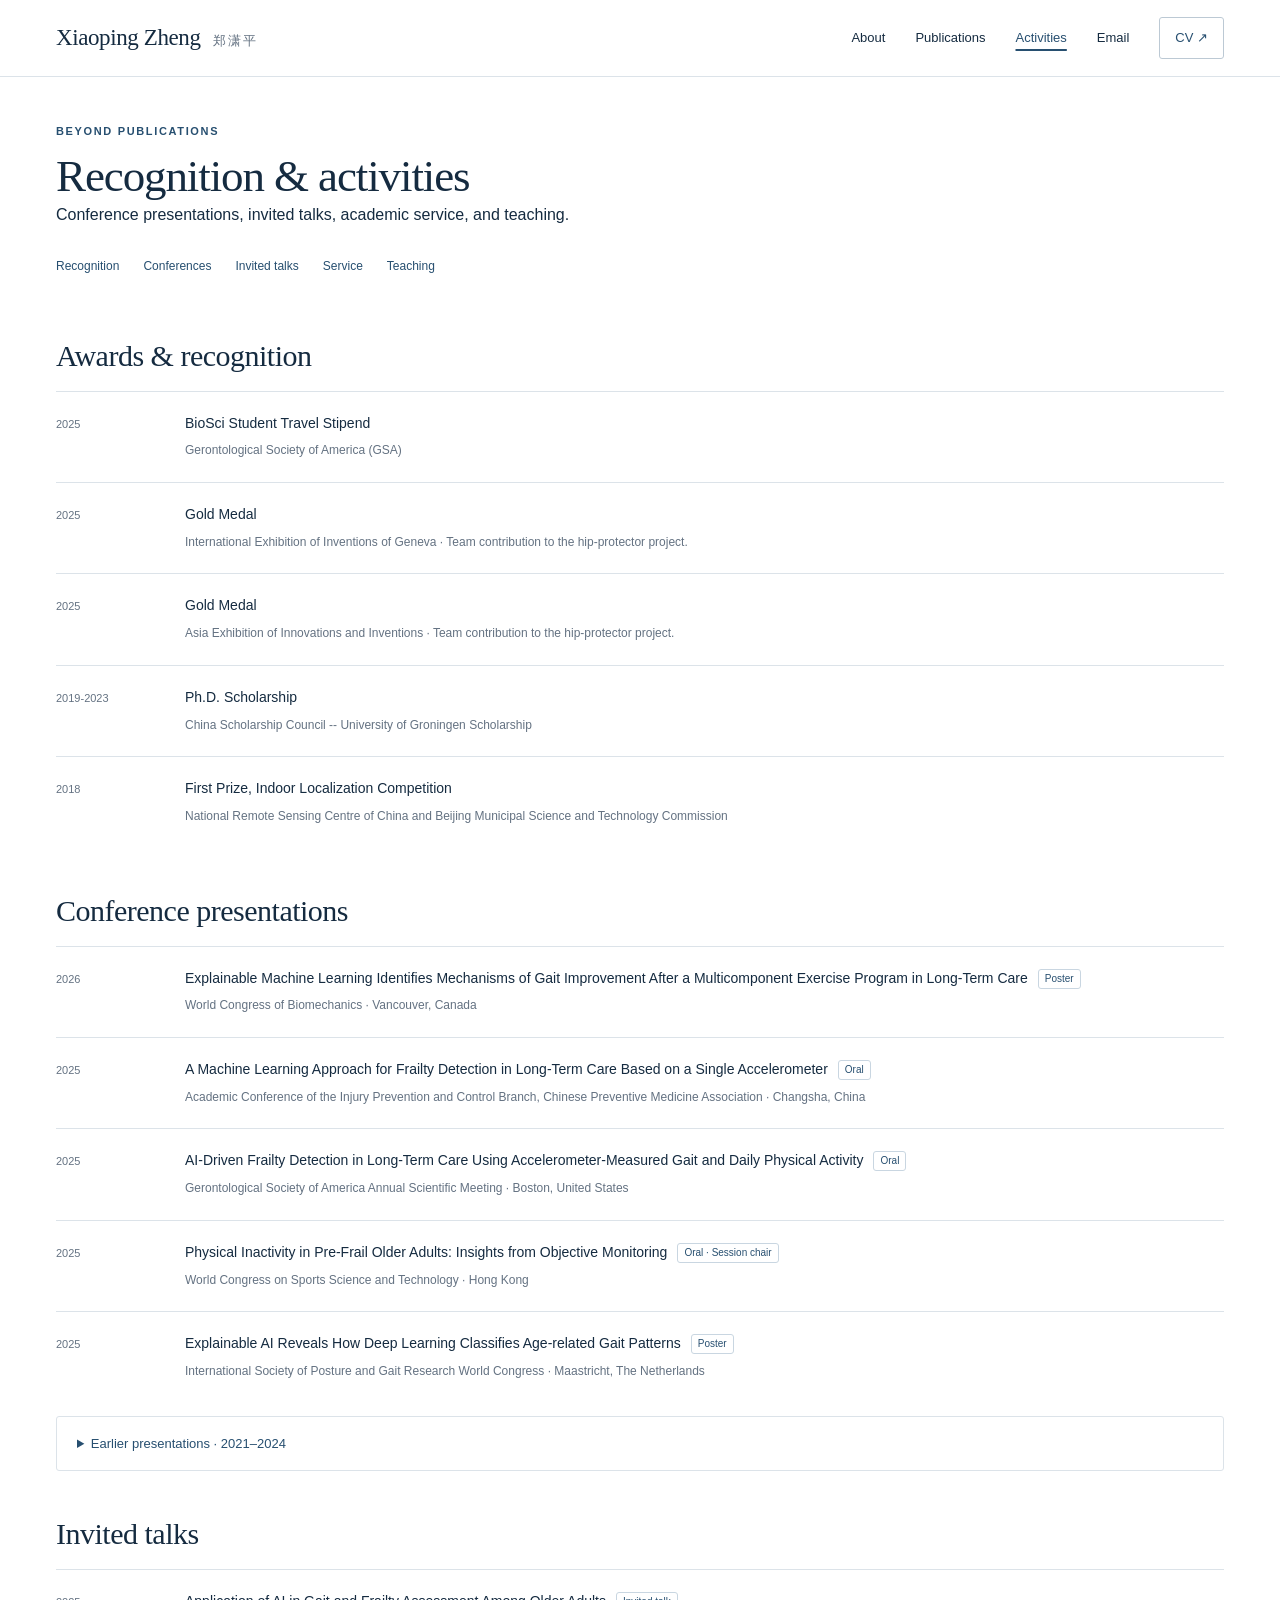
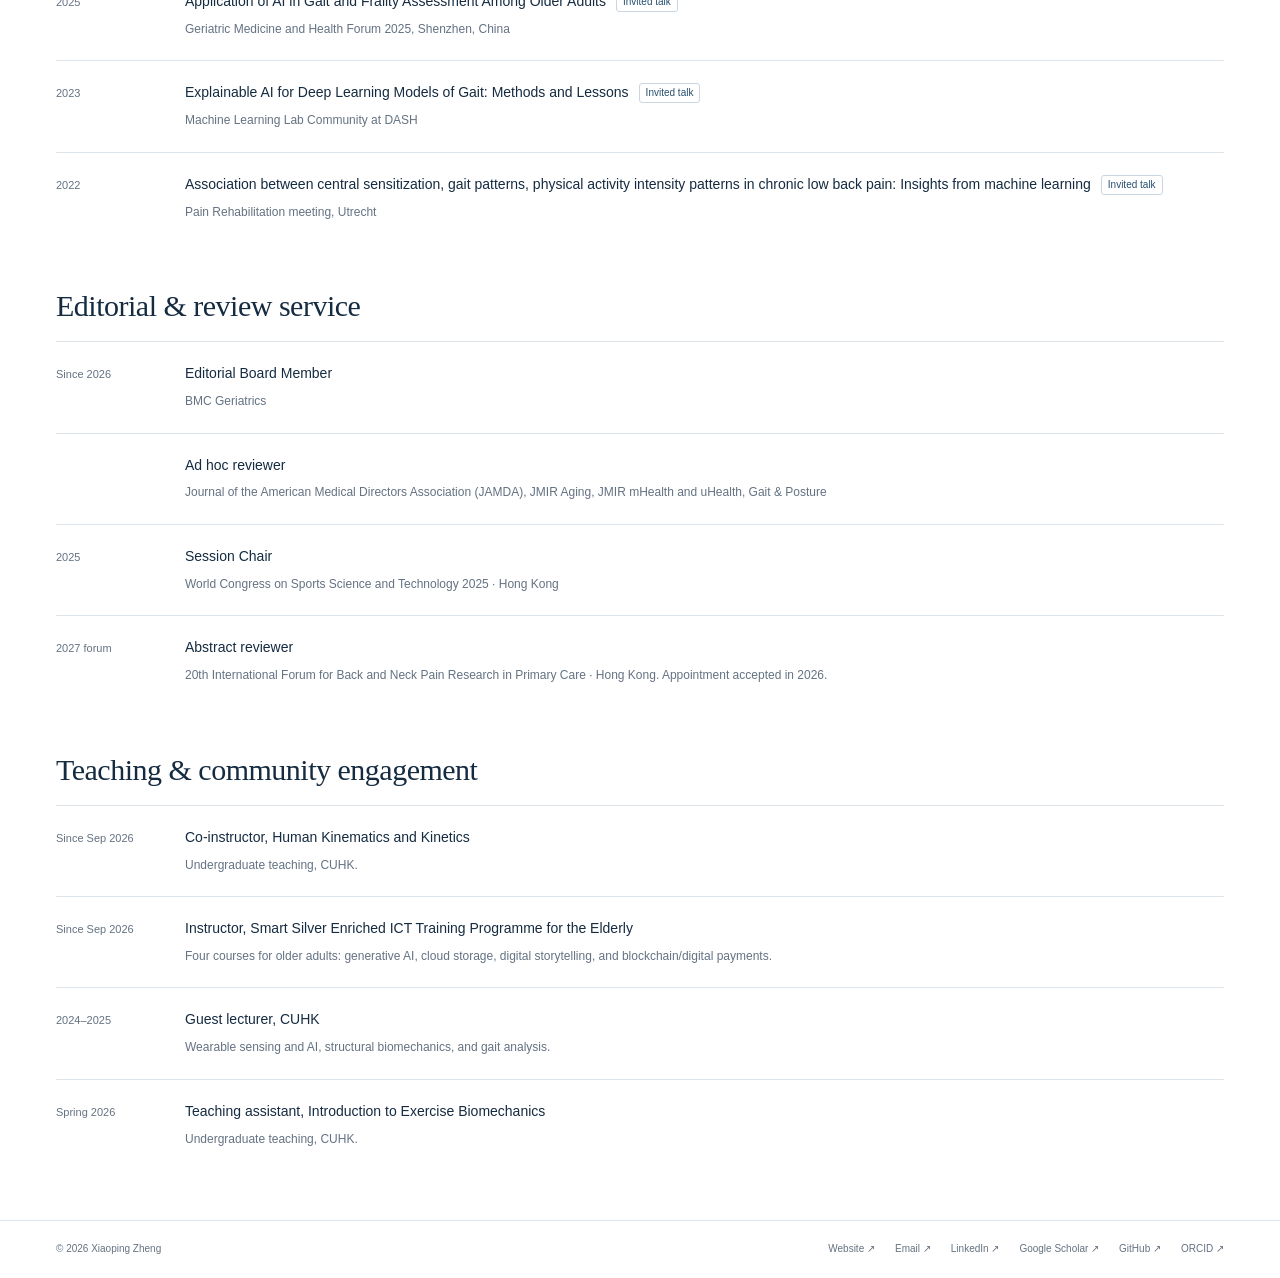
==== activities.html @ 26110175 "Add files via upload" ====
<!doctype html>
<html lang="en">
<head>
<meta charset="utf-8">
<meta name="viewport" content="width=device-width, initial-scale=1">
<meta name="author" content="xiaoping zheng">
<meta name="description" content="Xiaoping Zheng’s awards, conference presentations, invited talks, academic service, teaching, and community engagement.">
<title>Recognition &amp; activities — Xiaoping Zheng</title>
<style>
:root{--ink:#152b40;--body:#425263;--muted:#647282;--blue:#274f70;--rule:#dce3e9;--wash:#f3f6f8;--paper:#fff;--serif:Georgia,'Times New Roman',serif;--sans:-apple-system,BlinkMacSystemFont,'Segoe UI',Arial,sans-serif}
*{box-sizing:border-box}html{scroll-behavior:smooth;scroll-padding-top:110px}body{margin:0;background:var(--paper);color:var(--ink);font-family:var(--sans);font-size:16px;line-height:1.65}button,input{font:inherit}button,a{-webkit-tap-highlight-color:transparent}button{cursor:pointer}a{color:inherit;text-decoration:none}a:hover{text-decoration:underline;text-underline-offset:4px}button:focus-visible,a:focus-visible{outline:3px solid #3978ab;outline-offset:5px}img{display:block;max-width:100%}h1,h2,h3,p{margin:0}h1,h2,h3{text-wrap:balance}h1,h2{font-family:var(--serif);font-weight:400}h3{line-height:1.35}section{scroll-margin-top:20px}.wrap{max-width:1180px;width:calc(100% - 112px);margin:auto}.eyebrow{text-transform:uppercase;font-size:11px;font-weight:650;letter-spacing:.15em;line-height:1.7;color:var(--blue)}.muted{color:var(--muted)}.arrow{display:inline-block;transition:transform .18s}.text-link:hover .arrow{transform:translateX(4px)}.text-link{font-size:13px;font-weight:600;white-space:nowrap;display:inline-flex;align-items:center;gap:14px}.skip{position:fixed;top:-100px;left:16px;background:var(--ink);color:white;padding:10px;z-index:40}.skip:focus{top:10px}
header{position:sticky;top:0;background:rgba(255,255,255,.97);border-bottom:1px solid var(--rule);z-index:20}header .wrap{display:flex;align-items:center;justify-content:space-between;gap:24px;height:90px}.brand{font-family:var(--serif);font-size:23px;white-space:nowrap;line-height:1.2;letter-spacing:-.4px}.brand span{font-family:var(--sans);font-size:13px;color:var(--muted);margin-left:12px;letter-spacing:2px}.nav{display:flex;align-items:center;gap:30px;font-size:13px;font-weight:500}.nav a{padding:10px 0}.nav .cv{padding:9px 15px;border:1px solid #bcc9d4;border-radius:3px;color:var(--blue)}.nav .cv:hover{background:var(--wash);text-decoration:none}.menu-toggle{display:none;border:1px solid var(--rule);background:white;border-radius:3px;padding:6px 11px;font-size:13px}
.hero{padding:68px 0 66px}.hero-grid{display:grid;grid-template-columns:minmax(0,1fr) 270px;gap:100px;align-items:center}.hero .eyebrow{margin-bottom:22px}h1{font-size:64px;line-height:1.07;letter-spacing:-2.2px;max-width:750px}h1 span{color:var(--blue)}.hero-lead{font-size:19px;line-height:1.65;max-width:590px;margin-top:26px;color:var(--body)}.hero-intro{font-size:14px;line-height:1.8;color:var(--muted);margin-top:17px;max-width:550px}.hero-actions{display:flex;align-items:center;gap:29px;margin-top:29px}.button{display:inline-flex;align-items:center;justify-content:center;gap:25px;padding:12px 18px;border-radius:3px;background:var(--ink);color:white;font-size:13px;font-weight:550}.button:hover{text-decoration:none;background:var(--blue)}.portrait{margin:0;align-self:start;padding-top:2px}.portrait-frame{position:relative}.portrait-frame::after{content:'';position:absolute;inset:12px -12px -12px 12px;background:var(--wash);z-index:-1}.portrait img{width:270px;height:325px;object-fit:cover;object-position:center 34%;border-radius:2px}.portrait figcaption{margin-top:24px;font-size:12px;line-height:1.65;color:var(--muted)}.portrait strong{display:block;color:var(--ink);font-size:14px;font-weight:600;margin-bottom:4px}.affiliation{border-top:1px solid var(--rule);padding-top:23px;margin-top:54px;display:flex;gap:16px;align-items:baseline;font-size:12px;color:var(--muted)}.affiliation strong{font-weight:600;color:var(--body)}.affiliation .location{margin-left:auto;white-space:nowrap}.location i{display:inline-block;width:5px;height:5px;background:#607c75;border-radius:100%;margin-right:8px;vertical-align:2px}
.section-head{display:flex;justify-content:space-between;align-items:flex-end;gap:30px;margin-bottom:29px}.section-head h2{font-size:36px;letter-spacing:-.8px;line-height:1.2;margin-top:8px}.section-head .section-note{font-size:13px;max-width:360px;color:var(--muted);line-height:1.7}.research{padding:53px 0 56px;background:var(--wash);border-block:1px solid var(--rule)}.themes{display:grid;grid-template-columns:repeat(3,1fr);gap:34px}.theme{border-top:1px solid #b8c8d5;padding-top:23px;position:relative}.theme .number{font-family:var(--serif);font-size:21px;color:#8094a5;line-height:1;display:block;margin-bottom:19px}.theme h3{font-family:var(--serif);font-size:24px;font-weight:400;letter-spacing:-.3px;min-height:65px}.theme p{font-size:13px;line-height:1.8;color:var(--body);margin-top:12px;max-width:310px}.theme .text-link{margin-top:19px;color:var(--blue)}
.featured{padding:70px 0}.studies{display:grid;grid-template-columns:repeat(3,1fr);gap:27px}.study{min-width:0;border:1px solid var(--rule);border-radius:3px;overflow:hidden;background:#fff;display:flex;flex-direction:column;transition:box-shadow .2s,transform .2s}.study:hover{box-shadow:0 6px 22px #1731480d;transform:translateY(-2px)}.study-image{position:relative;display:block;border:0;border-bottom:1px solid var(--rule);padding:16px;background:#fafbfd;width:100%;height:204px}.study-image img{width:100%;height:100%;object-fit:contain;mix-blend-mode:multiply}.enlarge{position:absolute;right:9px;bottom:9px;width:24px;height:24px;border:1px solid var(--rule);background:white;font-size:14px;color:var(--blue);border-radius:2px}.study-copy{padding:23px 23px 24px;display:flex;flex-direction:column;flex:1}.study-meta{font-size:10px;font-weight:600;color:var(--blue);line-height:1.65;letter-spacing:.02em;margin-bottom:12px}.study-meta span{color:var(--muted);white-space:nowrap}.study h3{font-family:var(--serif);font-weight:400;font-size:23px;letter-spacing:-.3px}.study-copy>p:not(.study-meta){font-size:13px;color:var(--body);line-height:1.8;margin-top:12px;margin-bottom:23px}.paper-links{display:flex;flex-wrap:wrap;gap:19px;font-size:11px;font-weight:650;color:var(--blue);line-height:1.6}.paper-links a{padding:2px 0}.paper-links span{font-size:13px;margin-left:3px}.study .paper-links{margin-top:auto}
.publications{padding:3px 0 65px}.publications .section-head{padding-top:40px;border-top:1px solid var(--rule)}.filters{display:flex;gap:8px;flex-wrap:wrap;margin-bottom:22px}.filter{background:white;color:var(--body);border:1px solid var(--rule);border-radius:3px;padding:8px 13px;font-size:11px;line-height:1.6}.filter:hover{border-color:#839caf}.filter[aria-pressed=true]{background:var(--ink);border-color:var(--ink);color:white}.result-count{font-size:11px;color:var(--muted);margin:0 0 4px}.publication{display:grid;grid-template-columns:55px 1fr;gap:25px;border-bottom:1px solid var(--rule);padding:25px 0}.publication[hidden]{display:none}.pub-year{font-size:12px;color:var(--muted);padding-top:3px;font-variant-numeric:tabular-nums}.publication h3{font-size:15px;font-weight:550;line-height:1.6;max-width:880px;text-wrap:pretty}.authors{font-size:11px;color:var(--muted);line-height:1.8;margin-top:9px}.authors strong{color:var(--body);font-weight:600}.journal{font-size:12px;color:var(--blue);margin-top:3px}.journal span{color:var(--muted);font-size:11px}.publication .paper-links{margin-top:10px}.publication-footer{margin-top:22px;display:flex;justify-content:flex-end}
.about{background:var(--wash);border-block:1px solid var(--rule);padding:60px 0}.about-grid{display:grid;grid-template-columns:1fr 1fr;gap:105px}.about h2{font-size:34px;line-height:1.25;letter-spacing:-.5px;margin:10px 0 23px}.about-copy>p:not(.eyebrow){font-size:14px;line-height:1.85;color:var(--body);margin-top:16px}.about-copy .text-link{margin-top:24px;color:var(--blue)}.timeline{padding-top:8px}.timeline-row{display:grid;grid-template-columns:100px 1fr;gap:18px;padding:22px 0;border-top:1px solid #ccd7df}.timeline-row:last-child{border-bottom:1px solid #ccd7df}.timeline time{font-size:11px;color:var(--muted);padding-top:3px}.timeline h3{font-size:14px;font-weight:550;margin-bottom:6px}.timeline p{font-size:12px;line-height:1.7;color:var(--muted)}.timeline .eyebrow{margin-bottom:20px}
.contact{padding:60px 0 58px}.contact-grid{display:flex;align-items:center;justify-content:space-between;gap:40px}.contact h2{font-size:32px;line-height:1.25;margin-top:9px;letter-spacing:-.5px}.contact p:not(.eyebrow){font-size:13px;color:var(--muted);margin-top:14px;max-width:530px}.contact .email{border-bottom:1px solid #9db1c1;padding:7px 0;white-space:nowrap;color:var(--blue);font-size:16px}.contact .email span{margin-left:30px}footer{border-top:1px solid var(--rule);padding:21px 0 25px}.footer-row{display:flex;align-items:center;justify-content:space-between;gap:24px;font-size:11px;color:var(--muted)}.socials{display:flex;gap:23px}.draft-badge{display:inline-block;border-left:1px solid var(--rule);padding-left:14px;margin-left:14px;color:var(--muted)}
dialog{width:min(1000px,calc(100% - 36px));max-height:90vh;border:1px solid var(--rule);padding:28px;border-radius:4px;box-shadow:0 20px 100px #152b4055;color:var(--ink)}dialog::backdrop{background:#122435b3}dialog .dialog-top{display:flex;align-items:flex-start;justify-content:space-between;gap:28px;margin-bottom:20px}dialog h2{font-family:var(--sans);font-size:15px;font-weight:500;line-height:1.6}dialog img{max-height:68vh;object-fit:contain;margin:auto}dialog button{padding:4px 11px;border:1px solid var(--rule);background:white;white-space:nowrap;color:var(--body);font-size:12px}.no-script{font-size:12px;color:var(--muted)}
@media(min-width:1500px){.wrap{max-width:1230px}.hero-grid{grid-template-columns:minmax(0,1fr) 300px}.portrait img{width:300px;height:350px}h1{font-size:70px}}
@media(max-width:1050px){.wrap{width:calc(100% - 64px)}.hero-grid{gap:50px;grid-template-columns:minmax(0,1fr) 240px}.portrait img{width:240px;height:310px}h1{font-size:54px}.nav{gap:22px}.brand span{display:none}.hero-lead{font-size:17px}.theme h3{font-size:21px}.studies{gap:18px}.study-copy{padding:19px}.study h3{font-size:21px}.about-grid{gap:55px}}
@media(max-width:760px){html{scroll-padding-top:85px}.wrap{width:calc(100% - 44px)}header .wrap{height:73px}.brand{font-size:21px}.brand span{display:inline-block;font-size:12px}.menu-toggle{display:block}.nav{display:none;position:absolute;top:73px;left:0;right:0;background:white;padding:16px 22px 22px;box-shadow:0 14px 20px #152b4010;border-bottom:1px solid var(--rule);flex-wrap:wrap;gap:12px 24px}.nav.open{display:flex}.nav a{padding:8px 0}.hero{padding:40px 0 38px}.hero-grid{gap:35px;grid-template-columns:1fr}.hero .eyebrow{font-size:9px;letter-spacing:.12em;margin-bottom:19px}h1{font-size:46px;letter-spacing:-1.7px;line-height:1.09}.hero-lead{font-size:17px;margin-top:23px;line-height:1.65}.hero-intro{font-size:13px;margin-top:14px}.hero-actions{gap:22px;margin-top:24px}.button{padding:11px 14px;gap:18px;font-size:12px}.hero-actions .text-link{font-size:12px;gap:8px}.portrait{display:grid;grid-template-columns:110px 1fr;gap:24px;padding:0;align-items:center}.portrait img{width:110px;height:134px;object-position:center 27%}.portrait-frame::after{inset:7px -7px -7px 7px}.portrait figcaption{margin:0;font-size:11px;line-height:1.75}.portrait strong{font-size:13px}.affiliation{margin-top:30px;padding-top:19px;gap:9px;flex-wrap:wrap;font-size:10px}.affiliation .location{margin-left:0;width:100%;margin-top:2px}.research{padding:37px 0}.section-head{align-items:flex-start;gap:18px;flex-direction:column;margin-bottom:25px}.section-head h2{font-size:31px}.section-head .section-note{font-size:12px;max-width:100%}.themes{grid-template-columns:1fr;gap:27px}.theme{padding-top:21px;padding-left:43px}.theme .number{position:absolute;top:24px;left:0;font-size:19px}.theme h3{font-size:24px;min-height:0}.theme p{font-size:13px;max-width:100%;margin-top:9px}.theme .text-link{font-size:12px;margin-top:13px}.featured{padding:43px 0}.studies{grid-template-columns:1fr;gap:22px}.study-image{height:215px;padding:20px}.study-copy{padding:23px}.study h3{font-size:25px}.study-meta{font-size:10px}.study-copy>p:not(.study-meta){font-size:13px;margin-bottom:18px}.publications{padding:0 0 42px}.publications .section-head{padding-top:29px}.filter{font-size:10px;padding:7px 10px}.publication{grid-template-columns:1fr;gap:9px;padding:22px 0}.pub-year{font-size:10px}.publication h3{font-size:14px}.authors{font-size:10px}.journal{font-size:11px}.paper-links{font-size:11px}.about{padding:40px 0}.about-grid{grid-template-columns:1fr;gap:30px}.about h2{font-size:31px}.about-copy>p:not(.eyebrow){font-size:13px}.timeline-row{grid-template-columns:84px 1fr;gap:15px}.contact{padding:39px 0}.contact-grid{display:block}.contact h2{font-size:29px}.contact p:not(.eyebrow){font-size:12px}.contact .email{display:inline-block;font-size:15px;margin-top:21px}.footer-row{align-items:flex-start;flex-direction:column;gap:13px;font-size:10px}.socials{gap:20px}.draft-badge{padding-left:10px;margin-left:10px}.eyebrow{font-size:10px}dialog{padding:19px}dialog h2{font-size:12px}}
@media(prefers-reduced-motion:reduce){html{scroll-behavior:auto}*{transition:none!important}}
@media print{header{position:static}.nav,.menu-toggle,.filters,.draft-badge{display:none}.wrap{width:92%}.hero-grid{gap:40px}.publication[hidden]{display:grid}.study{break-inside:avoid}.hero{padding:30px 0}body{font-size:12px}}

/* Compact, three-page organisation. */
body{display:flex;flex-direction:column;min-height:100vh}main{flex:1}header .wrap{height:76px}.nav a[aria-current=page]{color:var(--blue);text-decoration:underline;text-decoration-thickness:2px;text-underline-offset:7px}
.page-index .hero{padding:44px 0 42px}.page-index .hero-grid{grid-template-columns:minmax(0,1fr) 205px;gap:100px;align-items:center}.page-index h1{font-size:56px;letter-spacing:-1.8px}.page-index .hero .eyebrow{margin-bottom:18px}.page-index .hero-lead{font-size:18px;max-width:580px;margin-top:20px}.page-index .hero-actions{margin-top:24px}.page-index .portrait img{width:205px;height:245px}.page-index .portrait figcaption{font-size:11px;margin-top:19px}.page-index .portrait strong{font-size:13px;margin-bottom:3px}
.home-research{background:var(--wash);border-top:1px solid var(--rule);padding:31px 0 42px}.home-research .section-head{margin-bottom:22px;align-items:center}.home-research h2{font-size:30px;letter-spacing:-.5px;margin:0}.research-grid{display:grid;grid-template-columns:repeat(3,minmax(0,1fr));gap:25px}.research-card{border:1px solid var(--rule);background:white;border-radius:3px;overflow:hidden;display:flex;flex-direction:column}.theme-copy{padding:21px 22px 19px}.theme-copy h3{font-family:var(--serif);font-size:23px;font-weight:400;line-height:1.25;letter-spacing:-.3px;min-height:58px}.theme-copy p{font-size:12px;line-height:1.75;color:var(--body);margin-top:10px;min-height:42px}.research-card .study-image{height:138px;padding:13px;border-top:1px solid var(--rule)}.study-reference{padding:18px 22px 19px;flex:1;display:flex;flex-direction:column}.study-reference .eyebrow{font-size:9px;letter-spacing:.1em;color:var(--muted);margin-bottom:8px}.study-reference>a{font-size:13px;font-weight:550;line-height:1.55;color:var(--blue);display:block}.study-reference>a span{white-space:nowrap}.study-reference .study-meta{font-size:10px;font-weight:400;color:var(--muted);line-height:1.65;margin:10px 0 0;padding-top:0}
.page-heading{padding:45px 0 29px}.page-heading h1{font-size:45px;line-height:1.15;letter-spacing:-1.1px;margin-top:10px}.page-heading>p:last-child{font-size:14px;color:var(--body);margin-top:16px}.publications.publications{padding-bottom:40px}.publications .publication{padding:20px 0;scroll-margin-top:94px}.publications .publication:target{background:var(--wash);box-shadow:0 0 0 12px var(--wash)}.publications .filters{margin-bottom:20px}.publications .publication h3{font-size:14px}.publications .publication-footer{margin-top:24px}
.about-main{padding-bottom:40px}.about-main .about-grid{gap:90px;border-top:1px solid var(--rule);padding-top:34px}.about-main h2{font-size:31px;line-height:1.25;letter-spacing:-.5px;margin-bottom:20px}.about-main .about-copy>p{font-size:14px}.about-main .timeline{padding-top:0}.about-main .timeline .eyebrow{margin-bottom:17px}.about-main .timeline-row{padding:17px 0}.about-contact{border-top:1px solid var(--rule);margin-top:38px;padding-top:25px;display:flex;align-items:center;justify-content:space-between;gap:30px}.about-contact p:not(.eyebrow){font-size:13px;color:var(--body);line-height:1.8;margin-top:9px}.about-contact>a{color:var(--blue);font-size:15px;border-bottom:1px solid #9db1c1;padding-bottom:4px;white-space:nowrap}.about-contact>a span{margin-left:15px}footer{padding:20px 0;background:white}.footer-row{font-size:10px}.socials{gap:20px}
@media(max-width:1050px){.page-index .hero-grid{gap:45px;grid-template-columns:minmax(0,1fr) 185px}.page-index .portrait img{width:185px;height:230px}.page-index h1{font-size:49px}.research-grid{gap:18px}.theme-copy,.study-reference{padding-left:18px;padding-right:18px}.theme-copy h3{font-size:21px;min-height:79px}.theme-copy p{min-height:63px}.about-main .about-grid{gap:45px}}
@media(max-width:760px){header .wrap{height:73px}.page-index .hero{padding:28px 0}.page-index .hero-grid{grid-template-columns:1fr;gap:24px}.page-index h1{font-size:clamp(32px,10.3vw,42px);letter-spacing:-1.2px;line-height:1.1}.page-index .hero .eyebrow{font-size:8px;margin-bottom:15px}.page-index .hero-lead{font-size:16px;margin-top:18px}.page-index .hero-actions{margin-top:20px}.page-index .portrait{grid-template-columns:74px 1fr;gap:19px}.page-index .portrait img{width:74px;height:90px}.page-index .portrait figcaption{margin:0;font-size:11px;line-height:1.7}.page-index .portrait strong{font-size:12px}.home-research{padding:27px 0 30px}.home-research .section-head{flex-direction:row;gap:10px;margin-bottom:19px}.home-research h2{font-size:28px}.home-research .text-link{font-size:11px;gap:7px}.research-grid{grid-template-columns:1fr;gap:18px}.theme-copy{padding:18px 19px 16px}.theme-copy h3{font-size:23px;min-height:0}.theme-copy p{font-size:12px;min-height:0;margin-top:8px}.research-card .study-image{height:130px}.study-reference{padding:16px 19px 18px}.study-reference .eyebrow{font-size:9px;margin-bottom:6px}.study-reference>a{font-size:13px}.study-reference .study-meta{margin-top:7px;font-size:10px}.page-heading{padding:31px 0 25px}.page-heading h1{font-size:37px}.page-heading>p:last-child{font-size:13px;margin-top:13px}.about-main .about-grid{padding-top:27px;gap:28px}.about-main h2{font-size:28px;margin-bottom:17px}.about-main .about-copy>p{font-size:13px}.about-contact{display:block;margin-top:29px;padding-top:21px}.about-contact p:not(.eyebrow){font-size:12px}.about-contact>a{display:inline-block;font-size:14px;margin-top:18px}.publications.publications{padding-bottom:30px}.publications .publication{padding:18px 0}.publications .publication h3{font-size:14px}.footer-row{gap:12px}.socials{gap:16px;flex-wrap:wrap}footer{padding:18px 0}}
</style>
<link rel="stylesheet" href="refined-layout.css">
<link rel="canonical" href="https://zhengxiaoping.com/activities.html">
</head>
<body class="page-activities">
<a class="skip" href="#main">Skip to content</a>
<header><div class="wrap"><a class="brand" href="index.html" aria-label="Xiaoping Zheng, home">Xiaoping Zheng<span lang="zh-Hans">郑潇平</span></a><button class="menu-toggle" aria-expanded="false" aria-controls="main-nav">Menu</button><nav class="nav" id="main-nav" aria-label="Main navigation"><a href="index.html#about" >About</a><a href="publications.html" >Publications</a><a href="activities.html" aria-current="page">Activities</a><a href="mailto:x.zheng@cuhk.edu.hk">Email</a><a class="cv" href="cv/Zheng_Xiaoping_CV.pdf" target="_blank" rel="noopener">CV <span aria-hidden="true">↗</span></a></nav></div></header>
<main id="main"><section class="page-heading wrap"><p class="eyebrow">Beyond publications</p><h1>Recognition &amp; activities</h1><p>Conference presentations, invited talks, academic service, and teaching.</p><nav class="page-jumps" aria-label="Activity sections"><a href="#recognition">Recognition</a><a href="#conferences">Conferences</a><a href="#invited-talks">Invited talks</a><a href="#service">Service</a><a href="#teaching">Teaching</a></nav></section>
<div class="activity-archive wrap"><section id="recognition"><h2>Awards &amp; recognition</h2><article class="activity-entry" id="gsa2025_travel_stipend"><span class="activity-year">2025</span><div><h3>BioSci Student Travel Stipend</h3><p>Gerontological Society of America (GSA)</p></div></article><article class="activity-entry" id="geneva_gold_2025"><span class="activity-year">2025</span><div><h3>Gold Medal</h3><p>International Exhibition of Inventions of Geneva · Team contribution to the hip-protector project.</p></div></article><article class="activity-entry" id="asia_gold_2025"><span class="activity-year">2025</span><div><h3>Gold Medal</h3><p>Asia Exhibition of Innovations and Inventions · Team contribution to the hip-protector project.</p></div></article><article class="activity-entry" id="csc_phd_scholarship"><span class="activity-year">2019-2023</span><div><h3>Ph.D. Scholarship</h3><p>China Scholarship Council -- University of Groningen Scholarship</p></div></article><article class="activity-entry" id="indoor_localization_first_prize_2018"><span class="activity-year">2018</span><div><h3>First Prize, Indoor Localization Competition</h3><p>National Remote Sensing Centre of China and Beijing Municipal Science and Technology Commission</p></div></article></section><section id="conferences"><h2>Conference presentations</h2><article class="activity-entry" id="wcb2026"><span class="activity-year">2026</span><div><h3>Explainable Machine Learning Identifies Mechanisms of Gait Improvement After a Multicomponent Exercise Program in Long-Term Care<span class="activity-tag">Poster</span></h3><p>World Congress of Biomechanics · Vancouver, Canada</p></div></article><article class="activity-entry" id="cpma2025"><span class="activity-year">2025</span><div><h3>A Machine Learning Approach for Frailty Detection in Long-Term Care Based on a Single Accelerometer<span class="activity-tag">Oral</span></h3><p>Academic Conference of the Injury Prevention and Control Branch, Chinese Preventive Medicine Association · Changsha, China</p></div></article><article class="activity-entry" id="gsa2025"><span class="activity-year">2025</span><div><h3>AI-Driven Frailty Detection in Long-Term Care Using Accelerometer-Measured Gait and Daily Physical Activity<span class="activity-tag">Oral</span></h3><p>Gerontological Society of America Annual Scientific Meeting · Boston, United States</p></div></article><article class="activity-entry" id="wcsst2025"><span class="activity-year">2025</span><div><h3>Physical Inactivity in Pre-Frail Older Adults: Insights from Objective Monitoring<span class="activity-tag">Oral · Session chair</span></h3><p>World Congress on Sports Science and Technology · Hong Kong</p></div></article><article class="activity-entry" id="ispgr2025"><span class="activity-year">2025</span><div><h3>Explainable AI Reveals How Deep Learning Classifies Age-related Gait Patterns<span class="activity-tag">Poster</span></h3><p>International Society of Posture and Gait Research World Congress · Maastricht, The Netherlands</p></div></article><details class="earlier-presentations"><summary>Earlier presentations · 2021–2024</summary><article class="activity-entry" id="asape2024"><span class="activity-year">2024</span><div><h3>Computer-Assisted Customized Exercise Program for Frail Older Adults in Care Homes<span class="activity-tag">Oral</span></h3><p>International Symposium of the Asian Society for Adapted Physical Education and Exercise · Hokkaido, Japan</p></div></article><article class="activity-entry" id="isb2023"><span class="activity-year">2023</span><div><h3>Explaining deep learning models for age-related gait classification based on time-series acceleration<span class="activity-tag">Oral</span></h3><p>International Society of Biomechanics Congress · Fukuoka, Japan</p></div></article><article class="activity-entry" id="ispgr2023"><span class="activity-year">2023</span><div><h3>Deep learning for age-related gait patterns classification based on raw accelerometer signal from 3 minutes walking<span class="activity-tag">Oral</span></h3><p>International Society of Posture and Gait Research World Congress · Brisbane, Australia</p></div></article><article class="activity-entry" id="bme2023"><span class="activity-year">2023</span><div><h3>Physical activity patterns of patients with chronic low back pain and central sensitization: insights from a machine learning method<span class="activity-tag">Oral</span></h3><p>Dutch Conference for Biomedical Engineering · Egmond aan Zee, The Netherlands</p></div></article><article class="activity-entry" id="ispgr2022"><span class="activity-year">2022</span><div><h3>Effects of level of central sensitization on physical activity patterns in chronic low back pain: insights from a machine learning approach<span class="activity-tag">Oral</span></h3><p>International Society of Posture and Gait Research World Congress · Online</p></div></article><article class="activity-entry" id="icampam2022"><span class="activity-year">2022</span><div><h3>Exploring effects of central sensitization on gait in chronic low back pain by using machine learning approach<span class="activity-tag">Oral</span></h3><p>International Conference on Ambulatory Monitoring of Physical Activity and Movement · Online</p></div></article><article class="activity-entry" id="bme2021"><span class="activity-year">2021</span><div><h3>Classification of patients with chronic low back pain and high or low central sensitization by gait outcomes using machine learning methods<span class="activity-tag">Oral</span></h3><p>Dutch Conference for Biomedical Engineering · Online</p></div></article><article class="activity-entry" id="pain2021_cutoff"><span class="activity-year">2021</span><div><h3>Establishing central sensitization inventory cutoff-scores in chronic low back pain population by deep learning<span class="activity-tag">Oral</span></h3><p>Pijn Alliantie in Nederland (PA!N) Congres · Online</p></div></article><article class="activity-entry" id="pain2021_gait"><span class="activity-year">2021</span><div><h3>Exploring effects of central sensitization on gait in chronic low back pain by machine learning<span class="activity-tag">Oral</span></h3><p>Pijn Alliantie in Nederland (PA!N) Congres · Online</p></div></article><article class="activity-entry" id="icampam2021"><span class="activity-year">2021</span><div><h3>Physical activity levels of patients with chronic low back pain and central sensitization: insights from a machine learning method<span class="activity-tag">Oral</span></h3><p>International Conference on Ambulatory Monitoring of Physical Activity and Movement · Online</p></div></article></details></section><section id="invited-talks"><h2>Invited talks</h2><article class="activity-entry" id="aging_shenzhen2025"><span class="activity-year">2025</span><div><h3>Application of AI in Gait and Frailty Assessment Among Older Adults<span class="activity-tag">Invited talk</span></h3><p>Geriatric Medicine and Health Forum 2025, Shenzhen, China</p></div></article><article class="activity-entry" id="dash_ml_lab"><span class="activity-year">2023</span><div><h3>Explainable AI for Deep Learning Models of Gait: Methods and Lessons<span class="activity-tag">Invited talk</span></h3><p>Machine Learning Lab Community at DASH</p></div></article><article class="activity-entry" id="utrecht_pain_rehab"><span class="activity-year">2022</span><div><h3>Association between central sensitization, gait patterns, physical activity intensity patterns in chronic low back pain: Insights from machine learning<span class="activity-tag">Invited talk</span></h3><p>Pain Rehabilitation meeting, Utrecht</p></div></article></section><section id="service"><h2>Editorial &amp; review service</h2><article class="activity-entry"><span class="activity-year">Since 2026</span><div><h3>Editorial Board Member</h3><p>BMC Geriatrics</p></div></article><article class="activity-entry"><span class="activity-year"></span><div><h3>Ad hoc reviewer</h3><p>Journal of the American Medical Directors Association (JAMDA), JMIR Aging, JMIR mHealth and uHealth, Gait &amp; Posture</p></div></article><article class="activity-entry"><span class="activity-year">2025</span><div><h3>Session Chair</h3><p>World Congress on Sports Science and Technology 2025 · Hong Kong</p></div></article><article class="activity-entry"><span class="activity-year">2027 forum</span><div><h3>Abstract reviewer</h3><p>20th International Forum for Back and Neck Pain Research in Primary Care · Hong Kong. Appointment accepted in 2026.</p></div></article></section><section id="teaching"><h2>Teaching &amp; community engagement</h2><article class="activity-entry"><span class="activity-year">Since Sep 2026</span><div><h3>Co-instructor, Human Kinematics and Kinetics</h3><p>Undergraduate teaching, CUHK.</p></div></article><article class="activity-entry"><span class="activity-year">Since Sep 2026</span><div><h3>Instructor, Smart Silver Enriched ICT Training Programme for the Elderly</h3><p>Four courses for older adults: generative AI, cloud storage, digital storytelling, and blockchain/digital payments.</p></div></article><article class="activity-entry"><span class="activity-year">2024–2025</span><div><h3>Guest lecturer, CUHK</h3><p>Wearable sensing and AI, structural biomechanics, and gait analysis.</p></div></article><article class="activity-entry"><span class="activity-year">Spring 2026</span><div><h3>Teaching assistant, Introduction to Exercise Biomechanics</h3><p>Undergraduate teaching, CUHK.</p></div></article></section></div></main>
<footer><div class="wrap footer-row"><p>© 2026 Xiaoping Zheng</p><nav class="socials" aria-label="Research profiles"><a href="https://zhengxiaoping.com/" target="_blank" rel="noopener">Website ↗</a><a href="mailto:x.zheng@cuhk.edu.hk">Email ↗</a><a href="https://www.linkedin.com/in/xiaoping-zheng-703b9b213/" target="_blank" rel="noopener">LinkedIn ↗</a><a href="https://scholar.google.com/citations?user=M3OzMMQAAAAJ" target="_blank" rel="noopener">Google Scholar ↗</a><a href="https://github.com/xzheng93" target="_blank" rel="noopener">GitHub ↗</a><a href="https://orcid.org/0000-0002-7556-130X" target="_blank" rel="noopener">ORCID ↗</a></nav></div></footer>
<dialog id="figure-dialog" aria-labelledby="figure-caption"><div class="dialog-top"><h2 id="figure-caption"></h2><button id="close-dialog" type="button">Close ✕</button></div><img id="large-figure" src="" alt=""></dialog>
<script>
const menu=document.querySelector('.menu-toggle'), nav=document.querySelector('#main-nav');
menu.addEventListener('click',()=>{const open=menu.getAttribute('aria-expanded')==='true';menu.setAttribute('aria-expanded',String(!open));nav.classList.toggle('open',!open)});
nav.querySelectorAll('a').forEach(a=>a.addEventListener('click',()=>{menu.setAttribute('aria-expanded','false');nav.classList.remove('open')}));
document.addEventListener('keydown',e=>{if(e.key==='Escape'&&nav.classList.contains('open')){menu.setAttribute('aria-expanded','false');nav.classList.remove('open');menu.focus()}});
const filters=[...document.querySelectorAll('[data-filter]')], publications=[...document.querySelectorAll('.publication')];
function filterPapers(topic){let shown=0;publications.forEach(p=>{const match=topic==='all'||p.dataset.topics.split(' ').includes(topic);p.hidden=!match;if(match)shown++});filters.forEach(b=>b.setAttribute('aria-pressed',String(b.dataset.filter===topic)));document.querySelectorAll('.pub-group').forEach(g=>{const visible=[...g.querySelectorAll('.publication')].filter(p=>!p.hidden);g.hidden=!visible.length;const counter=g.querySelector('.group-heading>span');if(counter){counter.dataset.totalLabel ||= counter.textContent;counter.textContent=topic==='all'?counter.dataset.totalLabel:visible.length+' shown'}const jump=document.querySelector('.page-jumps a[href="#'+g.id+'"]');if(jump)jump.hidden=g.hidden});if(document.querySelector('.result-count'))document.querySelector('.result-count').textContent=shown+' '+(shown===1?'publication':'publications')}
filters.forEach(b=>b.addEventListener('click',()=>filterPapers(b.dataset.filter)));
document.querySelectorAll('[data-topic]').forEach(a=>a.addEventListener('click',()=>filterPapers(a.dataset.topic)));
if(location.hash){const target=document.getElementById(decodeURIComponent(location.hash.slice(1)));if(target){for(let p=target.parentElement;p;p=p.parentElement){if(p.tagName==='DETAILS')p.open=true}requestAnimationFrame(()=>target.scrollIntoView())}}
const dialog=document.querySelector('#figure-dialog'), large=document.querySelector('#large-figure'), caption=document.querySelector('#figure-caption');
document.querySelectorAll('[data-image]').forEach(b=>b.addEventListener('click',()=>{large.src=b.dataset.image;large.alt=b.querySelector('img').alt;caption.textContent=b.dataset.caption;dialog.showModal()}));
document.querySelector('#close-dialog').addEventListener('click',()=>dialog.close());
dialog.addEventListener('click',e=>{if(e.target===dialog){const r=dialog.getBoundingClientRect();if(e.clientX<r.left||e.clientX>r.right||e.clientY<r.top||e.clientY>r.bottom)dialog.close()}});
</script>
</body>
</html>
---- refined-layout.css ----
/* Fuller profile, illustrated first-author publications, and activity archive. */
.page-index .hero{padding:43px 0 44px}
.page-index .hero-grid{grid-template-columns:minmax(0,1fr) 240px;gap:75px;align-items:start}
.page-index h1{font-size:49px;line-height:1.15;letter-spacing:-1.5px}
.page-index h1 .name-zh{font:400 21px var(--sans);letter-spacing:3px;color:var(--muted);margin-left:13px;white-space:nowrap}
.page-index .hero .eyebrow{margin-bottom:15px}
.profile-role{font-size:14px;color:var(--blue);margin:12px 0 22px}
.profile-bio{max-width:760px}
.profile-bio p{font-size:14px;line-height:1.85;color:var(--body);margin-top:14px}
.profile-links{display:flex;gap:9px 20px;flex-wrap:wrap;align-items:center;margin-top:24px;font-size:12px;font-weight:550;color:var(--blue)}
.profile-links a{padding:5px 0;white-space:nowrap}
.profile-links .profile-cv{padding:7px 12px;border:1px solid #b7c8d5;border-radius:3px}
.profile-links .profile-cv:hover{background:var(--wash);text-decoration:none}
.page-index .portrait{padding-top:15px}
.page-index .portrait img{width:240px;height:290px}
.page-index .portrait figcaption{font-size:11px;line-height:1.8;margin-top:21px}
.home-research{padding:33px 0 38px}
.home-research .section-head{align-items:center}
.section-description{font-size:12px;line-height:1.7;color:var(--muted);margin-top:9px}
.home-study{display:flex;flex-direction:column;border:1px solid var(--rule);background:white;border-radius:3px;overflow:hidden}
.home-study .study-image{height:155px;padding:15px}
.home-study-copy{padding:21px 22px 22px;display:flex;flex-direction:column;flex:1}
.home-study-copy h3{font-family:var(--serif);font-size:23px;line-height:1.3;font-weight:400;letter-spacing:-.3px}
.home-study-copy .study-meta{font-size:10px;margin-bottom:11px}
.home-study-theme{font-size:11px;color:var(--muted);margin:13px 0 20px;line-height:1.6}
.home-study-copy .text-link{font-size:12px;margin-top:auto;color:var(--blue)}
.home-activities{padding:41px 0 42px}
.home-activities .section-head{margin-bottom:28px;align-items:center}
.home-activities .section-head h2{font-size:30px;margin:0;line-height:1.2}
.highlights-grid{display:grid;grid-template-columns:1fr 1fr;gap:62px}
.highlight-column>h3{font:600 11px var(--sans);text-transform:uppercase;letter-spacing:.1em;color:var(--muted);padding-bottom:14px;border-bottom:1px solid var(--rule)}
.highlight{display:grid;grid-template-columns:100px 1fr;gap:17px;padding:18px 0;border-bottom:1px solid var(--rule);align-items:baseline}
.highlight-date{font-size:10px;color:var(--muted)}
.highlight h4{font-size:13px;line-height:1.5;font-weight:550;margin:0}
.highlight p{font-size:12px;line-height:1.75;color:var(--muted);margin-top:5px}
.highlight a{color:var(--blue)}
.page-jumps{display:flex;gap:10px 24px;flex-wrap:wrap;margin-top:24px;font-size:12px;color:var(--blue)}
.page-jumps a{padding:4px 0}
.publication-cards{display:grid;grid-template-columns:repeat(2,minmax(0,1fr));gap:24px}
.pub-group{margin-top:29px;scroll-margin-top:100px}
.pub-group[hidden],.publication[hidden]{display:none!important}
.group-heading{display:flex;align-items:baseline;justify-content:space-between;gap:22px;margin-bottom:19px}
.group-heading h2{font-size:28px;line-height:1.25;letter-spacing:-.5px}
.group-heading>span{font-size:11px;color:var(--muted);white-space:nowrap}
.publications .publication.pub-card{display:flex;flex-direction:column;gap:0;border:1px solid var(--rule);border-radius:3px;padding:0;overflow:hidden;background:white;box-shadow:none;scroll-margin-top:100px}
.pub-card .study-image{height:190px;padding:19px;flex:none}
.pub-card-copy{padding:22px;display:flex;flex-direction:column;flex:1}
.pub-card-meta{display:flex;align-items:baseline;justify-content:space-between;gap:12px;font-size:11px;font-weight:500;color:var(--blue);line-height:1.6;margin-bottom:11px}
.pub-card-meta span{font-size:12px;color:var(--muted)}
.publications .pub-card h3{font-family:var(--serif);font-size:19px;font-weight:400;line-height:1.45;letter-spacing:-.15px}
.pub-card .authors{font-size:11px;line-height:1.85;margin-top:12px}
.pub-card .finding{font-size:12px;line-height:1.8;color:var(--body);margin:13px 0 0;padding-top:12px;border-top:1px solid var(--rule)}
.pub-card .paper-links{padding-top:17px;margin-top:auto;gap:23px;font-size:12px}
.pub-group+.pub-group{margin-top:44px}
.publications .compact-pub{display:grid;grid-template-columns:50px minmax(0,1fr);gap:22px;padding:21px 0}
.compact-pub h3{line-height:1.6}
.compact-pub .authors{font-size:11px;line-height:1.85;margin-top:8px}
.compact-pub .journal{font-size:12px;margin-top:5px}
.compact-pub .paper-links{font-size:11px;margin-top:8px}
.role-tag{display:inline-block;margin-left:12px;padding:1px 6px;border:1px solid var(--rule);border-radius:2px;color:var(--muted);font-size:10px;white-space:nowrap}
.publications .publication:target{border-color:#7594ad;box-shadow:0 0 0 3px #e1ebf2;background:#f9fbfc}
.pub-group>.publication-list{border-top:1px solid var(--rule)}
.activity-archive{padding-bottom:50px}
.activity-archive>section{margin-top:26px;scroll-margin-top:100px}
.activity-archive>section+section{margin-top:43px}
.activity-archive h2{font-size:30px;line-height:1.3;letter-spacing:-.5px;margin:0 0 16px}
.activity-entry{display:grid;grid-template-columns:105px minmax(0,1fr);gap:24px;padding:20px 0;border-top:1px solid var(--rule);scroll-margin-top:100px}
.activity-year{font-size:11px;color:var(--muted);padding-top:3px}
.activity-entry h3{font-size:14px;line-height:1.7;font-weight:500;text-wrap:pretty}
.activity-entry p{font-size:12px;color:var(--muted);line-height:1.8;margin-top:5px}
.activity-tag{display:inline-block;vertical-align:1px;font-size:10px;color:var(--blue);border:1px solid #c9d6e1;border-radius:3px;line-height:1.8;padding:0 6px;margin-left:10px;white-space:nowrap}
.activity-entry:target{background:var(--wash);box-shadow:0 0 0 10px var(--wash)}
.earlier-presentations{margin-top:13px;border:1px solid var(--rule);border-radius:3px;padding:0 20px}
.earlier-presentations summary{cursor:pointer;padding:16px 0;font-size:13px;font-weight:500;color:var(--blue)}
.earlier-presentations .activity-entry{grid-template-columns:85px minmax(0,1fr)}
@media(max-width:1050px){
 .page-index .hero-grid{grid-template-columns:minmax(0,1fr) 205px;gap:45px}.page-index .portrait img{width:205px;height:260px}.page-index h1{font-size:43px}.page-index h1 .name-zh{font-size:18px;margin-left:8px}.profile-bio p{font-size:13px}.profile-links{gap:8px 16px;font-size:11px}.highlights-grid{gap:32px}.highlight{grid-template-columns:83px 1fr;gap:15px}.home-study-copy{padding:19px}.home-study-copy h3{font-size:21px}.publication-cards{gap:20px}.pub-card-copy{padding:19px}.publications .pub-card h3{font-size:18px}
}
@media(max-width:760px){
 .page-index .hero{padding:29px 0 32px}.page-index .hero-grid{grid-template-columns:1fr;gap:25px}.page-index h1{font-size:39px;letter-spacing:-1px}.page-index h1 .name-zh{font-size:17px;letter-spacing:2px;margin-left:8px}.page-index .hero .eyebrow{font-size:8px;margin-bottom:13px}.profile-role{font-size:12px;line-height:1.7;margin:11px 0 19px}.profile-bio p{font-size:13px;line-height:1.8;margin-top:13px}.profile-links{gap:6px 18px;font-size:11px;margin-top:20px}.page-index .portrait{display:grid;grid-template-columns:85px minmax(0,1fr);align-items:center;gap:21px;padding-top:0}.page-index .portrait img{width:85px;height:103px}.page-index .portrait figcaption{margin:0;font-size:11px}.home-research{padding:27px 0 30px}.home-research .section-head{align-items:flex-start;gap:15px}.home-research h2{font-size:27px}.section-description{font-size:11px;margin-top:7px;max-width:230px}.home-research .section-head>.text-link{font-size:10px;line-height:1.6;gap:6px;margin-top:7px}.home-study .study-image{height:160px}.home-study-copy{padding:20px}.home-study-copy h3{font-size:24px}.home-study-copy .study-meta{font-size:10px}.home-study-theme{font-size:11px;margin:11px 0 17px}.home-activities{padding:31px 0}.home-activities .section-head{align-items:flex-start;flex-direction:column;gap:15px;margin-bottom:24px}.home-activities .section-head h2{font-size:28px}.home-activities .section-description{max-width:none}.highlights-grid{grid-template-columns:1fr;gap:28px}.highlight{grid-template-columns:81px minmax(0,1fr);gap:14px;padding:16px 0}.highlight h4{font-size:12px}.highlight p{font-size:11px}.highlight-date{font-size:9px}.page-jumps{gap:8px 17px;font-size:11px;margin-top:19px}.publication-cards{grid-template-columns:1fr;gap:20px}.group-heading{display:block;margin-bottom:17px}.group-heading h2{font-size:26px;margin-bottom:7px}.group-heading>span{font-size:10px}.pub-card .study-image{height:180px;padding:16px}.pub-card-copy{padding:19px}.pub-card-meta{font-size:10px;margin-bottom:11px}.publications .pub-card h3{font-size:19px;line-height:1.45}.pub-card .authors{font-size:10px}.pub-card .finding{font-size:12px}.pub-card .paper-links{font-size:11px}.pub-group+.pub-group{margin-top:33px}.publications .compact-pub{grid-template-columns:1fr;gap:7px;padding:19px 0}.compact-pub .authors{font-size:10px}.compact-pub .journal{font-size:11px}.role-tag{font-size:9px;margin-left:7px}.activity-archive{padding-bottom:33px}.activity-archive h2{font-size:27px}.activity-entry{grid-template-columns:1fr;gap:6px;padding:17px 0}.activity-year{font-size:10px}.activity-entry h3{font-size:13px;line-height:1.65}.activity-entry p{font-size:11px}.activity-tag{font-size:9px;margin-left:6px}.earlier-presentations{padding:0 14px}.earlier-presentations .activity-entry{grid-template-columns:1fr}.earlier-presentations summary{font-size:12px}.socials{gap:11px 16px}
}
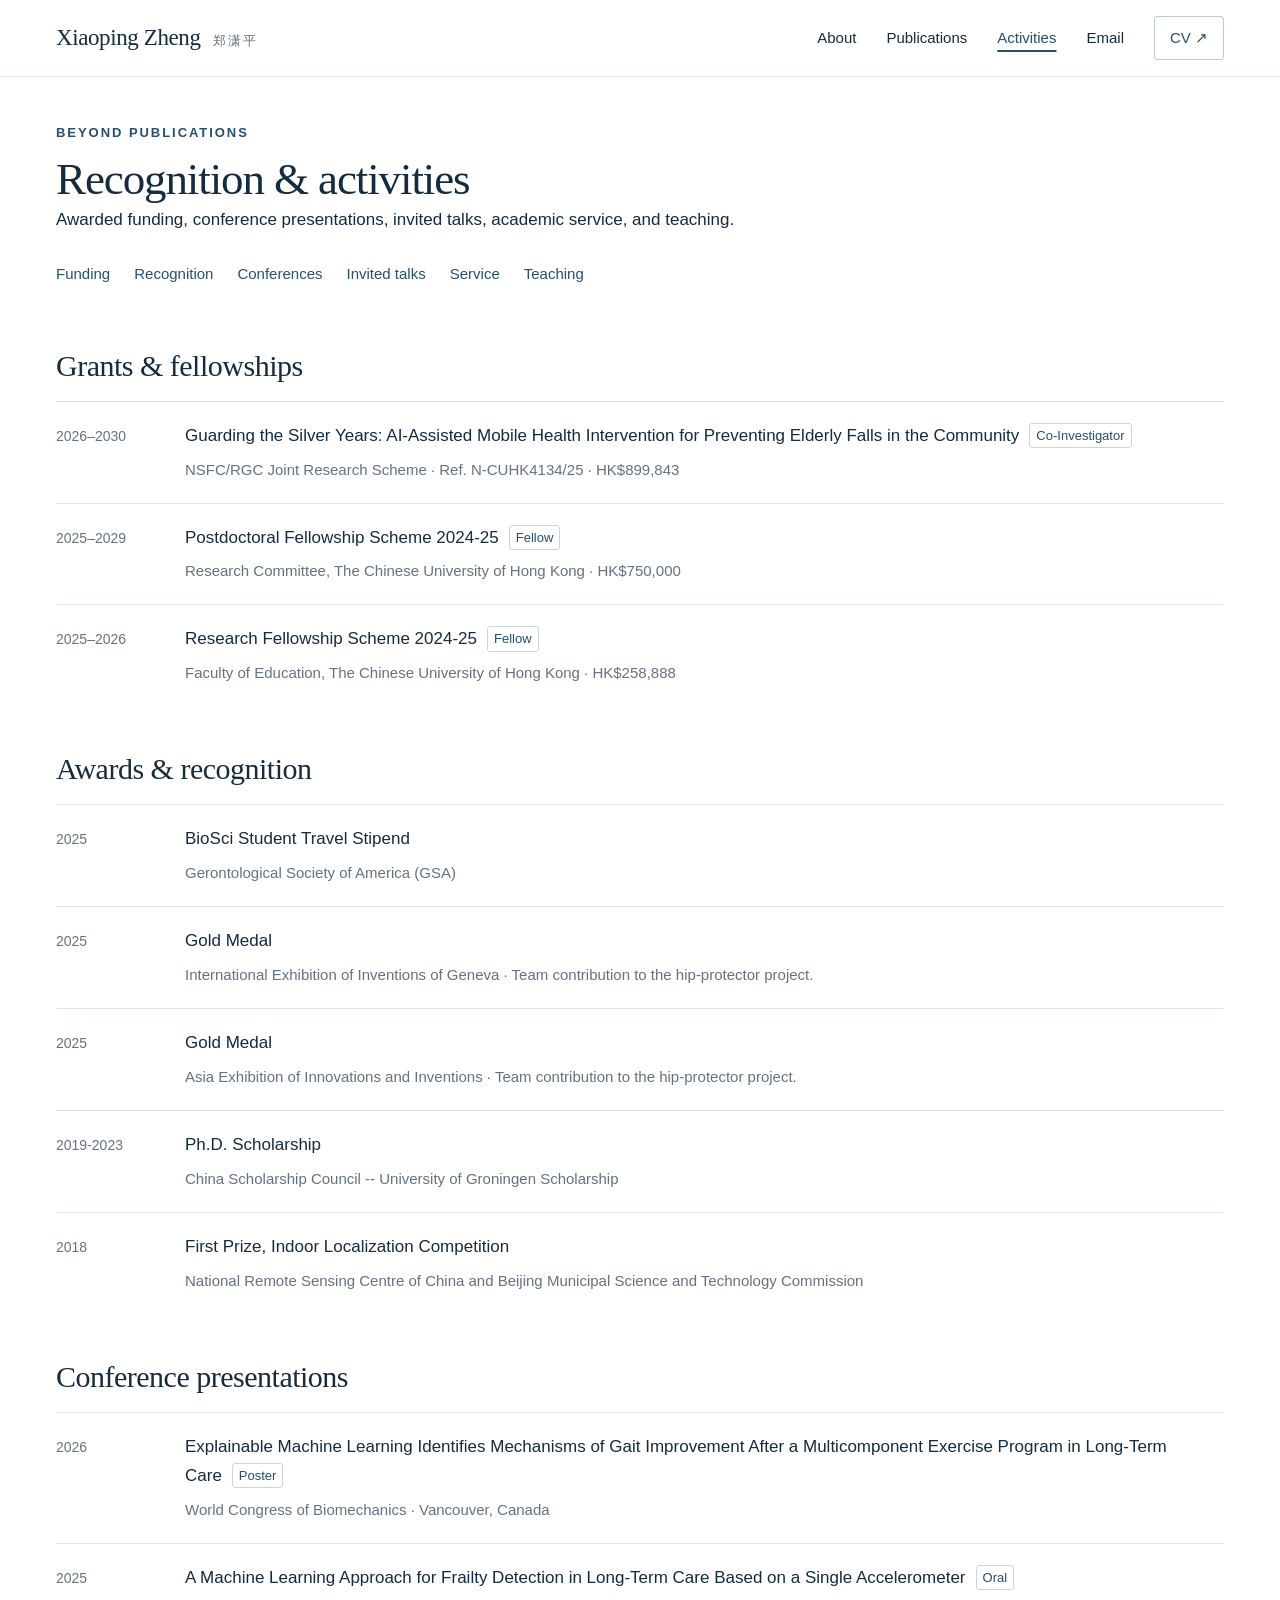
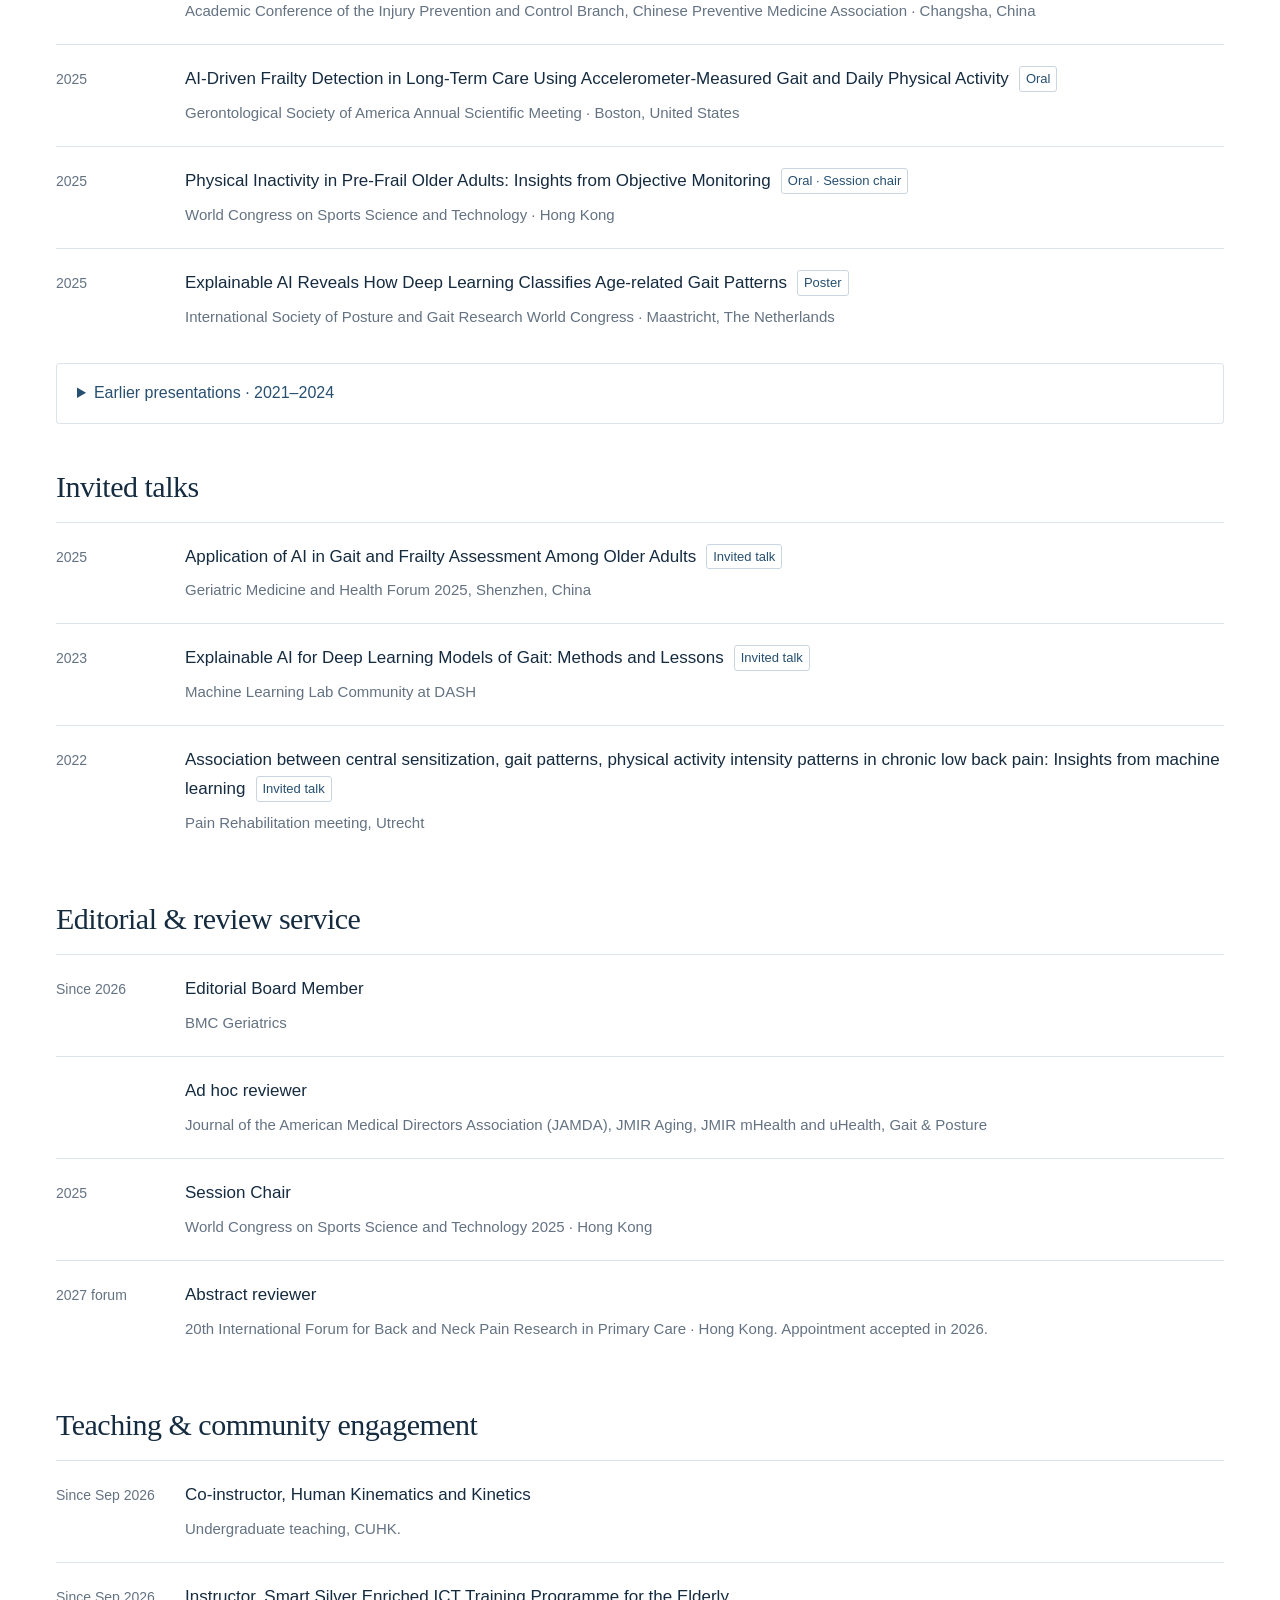
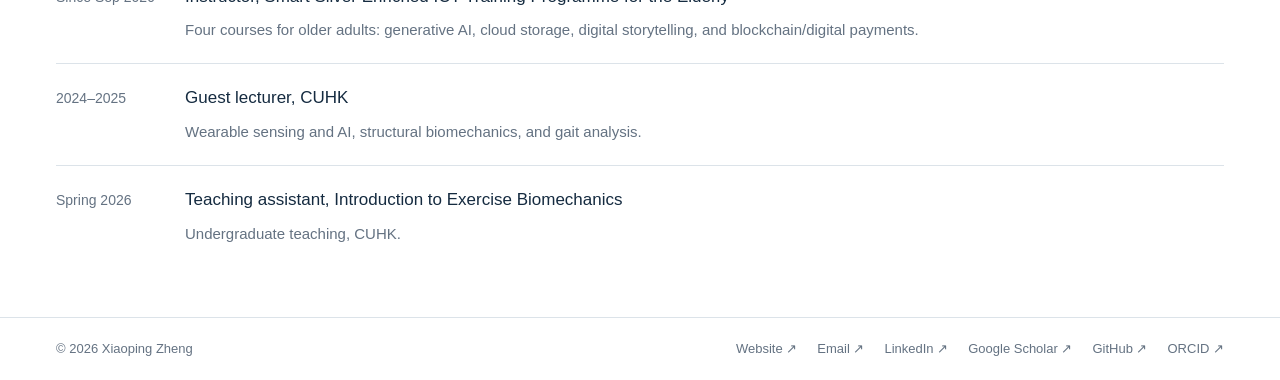
==== commit ad020183: "Add files via upload" ====
--- a/activities.html
+++ b/activities.html
@@ -4,7 +4,7 @@
 <meta charset="utf-8">
 <meta name="viewport" content="width=device-width, initial-scale=1">
 <meta name="author" content="xiaoping zheng">
-<meta name="description" content="Xiaoping Zheng’s awards, conference presentations, invited talks, academic service, teaching, and community engagement.">
+<meta name="description" content="Xiaoping Zheng’s awarded grants and fellowships, awards, conference presentations, invited talks, academic service, and teaching.">
 <title>Recognition &amp; activities — Xiaoping Zheng</title>
 <style>
 :root{--ink:#152b40;--body:#425263;--muted:#647282;--blue:#274f70;--rule:#dce3e9;--wash:#f3f6f8;--paper:#fff;--serif:Georgia,'Times New Roman',serif;--sans:-apple-system,BlinkMacSystemFont,'Segoe UI',Arial,sans-serif}
@@ -38,8 +38,8 @@
 <body class="page-activities">
 <a class="skip" href="#main">Skip to content</a>
 <header><div class="wrap"><a class="brand" href="index.html" aria-label="Xiaoping Zheng, home">Xiaoping Zheng<span lang="zh-Hans">郑潇平</span></a><button class="menu-toggle" aria-expanded="false" aria-controls="main-nav">Menu</button><nav class="nav" id="main-nav" aria-label="Main navigation"><a href="index.html#about" >About</a><a href="publications.html" >Publications</a><a href="activities.html" aria-current="page">Activities</a><a href="mailto:x.zheng@cuhk.edu.hk">Email</a><a class="cv" href="cv/Zheng_Xiaoping_CV.pdf" target="_blank" rel="noopener">CV <span aria-hidden="true">↗</span></a></nav></div></header>
-<main id="main"><section class="page-heading wrap"><p class="eyebrow">Beyond publications</p><h1>Recognition &amp; activities</h1><p>Conference presentations, invited talks, academic service, and teaching.</p><nav class="page-jumps" aria-label="Activity sections"><a href="#recognition">Recognition</a><a href="#conferences">Conferences</a><a href="#invited-talks">Invited talks</a><a href="#service">Service</a><a href="#teaching">Teaching</a></nav></section>
-<div class="activity-archive wrap"><section id="recognition"><h2>Awards &amp; recognition</h2><article class="activity-entry" id="gsa2025_travel_stipend"><span class="activity-year">2025</span><div><h3>BioSci Student Travel Stipend</h3><p>Gerontological Society of America (GSA)</p></div></article><article class="activity-entry" id="geneva_gold_2025"><span class="activity-year">2025</span><div><h3>Gold Medal</h3><p>International Exhibition of Inventions of Geneva · Team contribution to the hip-protector project.</p></div></article><article class="activity-entry" id="asia_gold_2025"><span class="activity-year">2025</span><div><h3>Gold Medal</h3><p>Asia Exhibition of Innovations and Inventions · Team contribution to the hip-protector project.</p></div></article><article class="activity-entry" id="csc_phd_scholarship"><span class="activity-year">2019-2023</span><div><h3>Ph.D. Scholarship</h3><p>China Scholarship Council -- University of Groningen Scholarship</p></div></article><article class="activity-entry" id="indoor_localization_first_prize_2018"><span class="activity-year">2018</span><div><h3>First Prize, Indoor Localization Competition</h3><p>National Remote Sensing Centre of China and Beijing Municipal Science and Technology Commission</p></div></article></section><section id="conferences"><h2>Conference presentations</h2><article class="activity-entry" id="wcb2026"><span class="activity-year">2026</span><div><h3>Explainable Machine Learning Identifies Mechanisms of Gait Improvement After a Multicomponent Exercise Program in Long-Term Care<span class="activity-tag">Poster</span></h3><p>World Congress of Biomechanics · Vancouver, Canada</p></div></article><article class="activity-entry" id="cpma2025"><span class="activity-year">2025</span><div><h3>A Machine Learning Approach for Frailty Detection in Long-Term Care Based on a Single Accelerometer<span class="activity-tag">Oral</span></h3><p>Academic Conference of the Injury Prevention and Control Branch, Chinese Preventive Medicine Association · Changsha, China</p></div></article><article class="activity-entry" id="gsa2025"><span class="activity-year">2025</span><div><h3>AI-Driven Frailty Detection in Long-Term Care Using Accelerometer-Measured Gait and Daily Physical Activity<span class="activity-tag">Oral</span></h3><p>Gerontological Society of America Annual Scientific Meeting · Boston, United States</p></div></article><article class="activity-entry" id="wcsst2025"><span class="activity-year">2025</span><div><h3>Physical Inactivity in Pre-Frail Older Adults: Insights from Objective Monitoring<span class="activity-tag">Oral · Session chair</span></h3><p>World Congress on Sports Science and Technology · Hong Kong</p></div></article><article class="activity-entry" id="ispgr2025"><span class="activity-year">2025</span><div><h3>Explainable AI Reveals How Deep Learning Classifies Age-related Gait Patterns<span class="activity-tag">Poster</span></h3><p>International Society of Posture and Gait Research World Congress · Maastricht, The Netherlands</p></div></article><details class="earlier-presentations"><summary>Earlier presentations · 2021–2024</summary><article class="activity-entry" id="asape2024"><span class="activity-year">2024</span><div><h3>Computer-Assisted Customized Exercise Program for Frail Older Adults in Care Homes<span class="activity-tag">Oral</span></h3><p>International Symposium of the Asian Society for Adapted Physical Education and Exercise · Hokkaido, Japan</p></div></article><article class="activity-entry" id="isb2023"><span class="activity-year">2023</span><div><h3>Explaining deep learning models for age-related gait classification based on time-series acceleration<span class="activity-tag">Oral</span></h3><p>International Society of Biomechanics Congress · Fukuoka, Japan</p></div></article><article class="activity-entry" id="ispgr2023"><span class="activity-year">2023</span><div><h3>Deep learning for age-related gait patterns classification based on raw accelerometer signal from 3 minutes walking<span class="activity-tag">Oral</span></h3><p>International Society of Posture and Gait Research World Congress · Brisbane, Australia</p></div></article><article class="activity-entry" id="bme2023"><span class="activity-year">2023</span><div><h3>Physical activity patterns of patients with chronic low back pain and central sensitization: insights from a machine learning method<span class="activity-tag">Oral</span></h3><p>Dutch Conference for Biomedical Engineering · Egmond aan Zee, The Netherlands</p></div></article><article class="activity-entry" id="ispgr2022"><span class="activity-year">2022</span><div><h3>Effects of level of central sensitization on physical activity patterns in chronic low back pain: insights from a machine learning approach<span class="activity-tag">Oral</span></h3><p>International Society of Posture and Gait Research World Congress · Online</p></div></article><article class="activity-entry" id="icampam2022"><span class="activity-year">2022</span><div><h3>Exploring effects of central sensitization on gait in chronic low back pain by using machine learning approach<span class="activity-tag">Oral</span></h3><p>International Conference on Ambulatory Monitoring of Physical Activity and Movement · Online</p></div></article><article class="activity-entry" id="bme2021"><span class="activity-year">2021</span><div><h3>Classification of patients with chronic low back pain and high or low central sensitization by gait outcomes using machine learning methods<span class="activity-tag">Oral</span></h3><p>Dutch Conference for Biomedical Engineering · Online</p></div></article><article class="activity-entry" id="pain2021_cutoff"><span class="activity-year">2021</span><div><h3>Establishing central sensitization inventory cutoff-scores in chronic low back pain population by deep learning<span class="activity-tag">Oral</span></h3><p>Pijn Alliantie in Nederland (PA!N) Congres · Online</p></div></article><article class="activity-entry" id="pain2021_gait"><span class="activity-year">2021</span><div><h3>Exploring effects of central sensitization on gait in chronic low back pain by machine learning<span class="activity-tag">Oral</span></h3><p>Pijn Alliantie in Nederland (PA!N) Congres · Online</p></div></article><article class="activity-entry" id="icampam2021"><span class="activity-year">2021</span><div><h3>Physical activity levels of patients with chronic low back pain and central sensitization: insights from a machine learning method<span class="activity-tag">Oral</span></h3><p>International Conference on Ambulatory Monitoring of Physical Activity and Movement · Online</p></div></article></details></section><section id="invited-talks"><h2>Invited talks</h2><article class="activity-entry" id="aging_shenzhen2025"><span class="activity-year">2025</span><div><h3>Application of AI in Gait and Frailty Assessment Among Older Adults<span class="activity-tag">Invited talk</span></h3><p>Geriatric Medicine and Health Forum 2025, Shenzhen, China</p></div></article><article class="activity-entry" id="dash_ml_lab"><span class="activity-year">2023</span><div><h3>Explainable AI for Deep Learning Models of Gait: Methods and Lessons<span class="activity-tag">Invited talk</span></h3><p>Machine Learning Lab Community at DASH</p></div></article><article class="activity-entry" id="utrecht_pain_rehab"><span class="activity-year">2022</span><div><h3>Association between central sensitization, gait patterns, physical activity intensity patterns in chronic low back pain: Insights from machine learning<span class="activity-tag">Invited talk</span></h3><p>Pain Rehabilitation meeting, Utrecht</p></div></article></section><section id="service"><h2>Editorial &amp; review service</h2><article class="activity-entry"><span class="activity-year">Since 2026</span><div><h3>Editorial Board Member</h3><p>BMC Geriatrics</p></div></article><article class="activity-entry"><span class="activity-year"></span><div><h3>Ad hoc reviewer</h3><p>Journal of the American Medical Directors Association (JAMDA), JMIR Aging, JMIR mHealth and uHealth, Gait &amp; Posture</p></div></article><article class="activity-entry"><span class="activity-year">2025</span><div><h3>Session Chair</h3><p>World Congress on Sports Science and Technology 2025 · Hong Kong</p></div></article><article class="activity-entry"><span class="activity-year">2027 forum</span><div><h3>Abstract reviewer</h3><p>20th International Forum for Back and Neck Pain Research in Primary Care · Hong Kong. Appointment accepted in 2026.</p></div></article></section><section id="teaching"><h2>Teaching &amp; community engagement</h2><article class="activity-entry"><span class="activity-year">Since Sep 2026</span><div><h3>Co-instructor, Human Kinematics and Kinetics</h3><p>Undergraduate teaching, CUHK.</p></div></article><article class="activity-entry"><span class="activity-year">Since Sep 2026</span><div><h3>Instructor, Smart Silver Enriched ICT Training Programme for the Elderly</h3><p>Four courses for older adults: generative AI, cloud storage, digital storytelling, and blockchain/digital payments.</p></div></article><article class="activity-entry"><span class="activity-year">2024–2025</span><div><h3>Guest lecturer, CUHK</h3><p>Wearable sensing and AI, structural biomechanics, and gait analysis.</p></div></article><article class="activity-entry"><span class="activity-year">Spring 2026</span><div><h3>Teaching assistant, Introduction to Exercise Biomechanics</h3><p>Undergraduate teaching, CUHK.</p></div></article></section></div></main>
+<main id="main"><section class="page-heading wrap"><p class="eyebrow">Beyond publications</p><h1>Recognition &amp; activities</h1><p>Awarded funding, conference presentations, invited talks, academic service, and teaching.</p><nav class="page-jumps" aria-label="Activity sections"><a href="#funding">Funding</a><a href="#recognition">Recognition</a><a href="#conferences">Conferences</a><a href="#invited-talks">Invited talks</a><a href="#service">Service</a><a href="#teaching">Teaching</a></nav></section>
+<div class="activity-archive wrap"><section id="funding"><h2>Grants &amp; fellowships</h2><article class="activity-entry" id="nsfc_rgc_jrs_2026"><span class="activity-year">2026–2030</span><div><h3>Guarding the Silver Years: AI-Assisted Mobile Health Intervention for Preventing Elderly Falls in the Community<span class="activity-tag">Co-Investigator</span></h3><p>NSFC/RGC Joint Research Scheme · Ref. N-CUHK4134/25 · HK$899,843</p></div></article><article class="activity-entry" id="cuhk_postdoc_fellowship_2425"><span class="activity-year">2025–2029</span><div><h3>Postdoctoral Fellowship Scheme 2024-25<span class="activity-tag">Fellow</span></h3><p>Research Committee, The Chinese University of Hong Kong · HK$750,000</p></div></article><article class="activity-entry" id="cuhk_foe_research_fellowship_2425"><span class="activity-year">2025–2026</span><div><h3>Research Fellowship Scheme 2024-25<span class="activity-tag">Fellow</span></h3><p>Faculty of Education, The Chinese University of Hong Kong · HK$258,888</p></div></article></section><section id="recognition"><h2>Awards &amp; recognition</h2><article class="activity-entry" id="gsa2025_travel_stipend"><span class="activity-year">2025</span><div><h3>BioSci Student Travel Stipend</h3><p>Gerontological Society of America (GSA)</p></div></article><article class="activity-entry" id="geneva_gold_2025"><span class="activity-year">2025</span><div><h3>Gold Medal</h3><p>International Exhibition of Inventions of Geneva · Team contribution to the hip-protector project.</p></div></article><article class="activity-entry" id="asia_gold_2025"><span class="activity-year">2025</span><div><h3>Gold Medal</h3><p>Asia Exhibition of Innovations and Inventions · Team contribution to the hip-protector project.</p></div></article><article class="activity-entry" id="csc_phd_scholarship"><span class="activity-year">2019-2023</span><div><h3>Ph.D. Scholarship</h3><p>China Scholarship Council -- University of Groningen Scholarship</p></div></article><article class="activity-entry" id="indoor_localization_first_prize_2018"><span class="activity-year">2018</span><div><h3>First Prize, Indoor Localization Competition</h3><p>National Remote Sensing Centre of China and Beijing Municipal Science and Technology Commission</p></div></article></section><section id="conferences"><h2>Conference presentations</h2><article class="activity-entry" id="wcb2026"><span class="activity-year">2026</span><div><h3>Explainable Machine Learning Identifies Mechanisms of Gait Improvement After a Multicomponent Exercise Program in Long-Term Care<span class="activity-tag">Poster</span></h3><p>World Congress of Biomechanics · Vancouver, Canada</p></div></article><article class="activity-entry" id="cpma2025"><span class="activity-year">2025</span><div><h3>A Machine Learning Approach for Frailty Detection in Long-Term Care Based on a Single Accelerometer<span class="activity-tag">Oral</span></h3><p>Academic Conference of the Injury Prevention and Control Branch, Chinese Preventive Medicine Association · Changsha, China</p></div></article><article class="activity-entry" id="gsa2025"><span class="activity-year">2025</span><div><h3>AI-Driven Frailty Detection in Long-Term Care Using Accelerometer-Measured Gait and Daily Physical Activity<span class="activity-tag">Oral</span></h3><p>Gerontological Society of America Annual Scientific Meeting · Boston, United States</p></div></article><article class="activity-entry" id="wcsst2025"><span class="activity-year">2025</span><div><h3>Physical Inactivity in Pre-Frail Older Adults: Insights from Objective Monitoring<span class="activity-tag">Oral · Session chair</span></h3><p>World Congress on Sports Science and Technology · Hong Kong</p></div></article><article class="activity-entry" id="ispgr2025"><span class="activity-year">2025</span><div><h3>Explainable AI Reveals How Deep Learning Classifies Age-related Gait Patterns<span class="activity-tag">Poster</span></h3><p>International Society of Posture and Gait Research World Congress · Maastricht, The Netherlands</p></div></article><details class="earlier-presentations"><summary>Earlier presentations · 2021–2024</summary><article class="activity-entry" id="asape2024"><span class="activity-year">2024</span><div><h3>Computer-Assisted Customized Exercise Program for Frail Older Adults in Care Homes<span class="activity-tag">Oral</span></h3><p>International Symposium of the Asian Society for Adapted Physical Education and Exercise · Hokkaido, Japan</p></div></article><article class="activity-entry" id="isb2023"><span class="activity-year">2023</span><div><h3>Explaining deep learning models for age-related gait classification based on time-series acceleration<span class="activity-tag">Oral</span></h3><p>International Society of Biomechanics Congress · Fukuoka, Japan</p></div></article><article class="activity-entry" id="ispgr2023"><span class="activity-year">2023</span><div><h3>Deep learning for age-related gait patterns classification based on raw accelerometer signal from 3 minutes walking<span class="activity-tag">Oral</span></h3><p>International Society of Posture and Gait Research World Congress · Brisbane, Australia</p></div></article><article class="activity-entry" id="bme2023"><span class="activity-year">2023</span><div><h3>Physical activity patterns of patients with chronic low back pain and central sensitization: insights from a machine learning method<span class="activity-tag">Oral</span></h3><p>Dutch Conference for Biomedical Engineering · Egmond aan Zee, The Netherlands</p></div></article><article class="activity-entry" id="ispgr2022"><span class="activity-year">2022</span><div><h3>Effects of level of central sensitization on physical activity patterns in chronic low back pain: insights from a machine learning approach<span class="activity-tag">Oral</span></h3><p>International Society of Posture and Gait Research World Congress · Online</p></div></article><article class="activity-entry" id="icampam2022"><span class="activity-year">2022</span><div><h3>Exploring effects of central sensitization on gait in chronic low back pain by using machine learning approach<span class="activity-tag">Oral</span></h3><p>International Conference on Ambulatory Monitoring of Physical Activity and Movement · Online</p></div></article><article class="activity-entry" id="bme2021"><span class="activity-year">2021</span><div><h3>Classification of patients with chronic low back pain and high or low central sensitization by gait outcomes using machine learning methods<span class="activity-tag">Oral</span></h3><p>Dutch Conference for Biomedical Engineering · Online</p></div></article><article class="activity-entry" id="pain2021_cutoff"><span class="activity-year">2021</span><div><h3>Establishing central sensitization inventory cutoff-scores in chronic low back pain population by deep learning<span class="activity-tag">Oral</span></h3><p>Pijn Alliantie in Nederland (PA!N) Congres · Online</p></div></article><article class="activity-entry" id="pain2021_gait"><span class="activity-year">2021</span><div><h3>Exploring effects of central sensitization on gait in chronic low back pain by machine learning<span class="activity-tag">Oral</span></h3><p>Pijn Alliantie in Nederland (PA!N) Congres · Online</p></div></article><article class="activity-entry" id="icampam2021"><span class="activity-year">2021</span><div><h3>Physical activity levels of patients with chronic low back pain and central sensitization: insights from a machine learning method<span class="activity-tag">Oral</span></h3><p>International Conference on Ambulatory Monitoring of Physical Activity and Movement · Online</p></div></article></details></section><section id="invited-talks"><h2>Invited talks</h2><article class="activity-entry" id="aging_shenzhen2025"><span class="activity-year">2025</span><div><h3>Application of AI in Gait and Frailty Assessment Among Older Adults<span class="activity-tag">Invited talk</span></h3><p>Geriatric Medicine and Health Forum 2025, Shenzhen, China</p></div></article><article class="activity-entry" id="dash_ml_lab"><span class="activity-year">2023</span><div><h3>Explainable AI for Deep Learning Models of Gait: Methods and Lessons<span class="activity-tag">Invited talk</span></h3><p>Machine Learning Lab Community at DASH</p></div></article><article class="activity-entry" id="utrecht_pain_rehab"><span class="activity-year">2022</span><div><h3>Association between central sensitization, gait patterns, physical activity intensity patterns in chronic low back pain: Insights from machine learning<span class="activity-tag">Invited talk</span></h3><p>Pain Rehabilitation meeting, Utrecht</p></div></article></section><section id="service"><h2>Editorial &amp; review service</h2><article class="activity-entry"><span class="activity-year">Since 2026</span><div><h3>Editorial Board Member</h3><p>BMC Geriatrics</p></div></article><article class="activity-entry"><span class="activity-year"></span><div><h3>Ad hoc reviewer</h3><p>Journal of the American Medical Directors Association (JAMDA), JMIR Aging, JMIR mHealth and uHealth, Gait &amp; Posture</p></div></article><article class="activity-entry"><span class="activity-year">2025</span><div><h3>Session Chair</h3><p>World Congress on Sports Science and Technology 2025 · Hong Kong</p></div></article><article class="activity-entry"><span class="activity-year">2027 forum</span><div><h3>Abstract reviewer</h3><p>20th International Forum for Back and Neck Pain Research in Primary Care · Hong Kong. Appointment accepted in 2026.</p></div></article></section><section id="teaching"><h2>Teaching &amp; community engagement</h2><article class="activity-entry"><span class="activity-year">Since Sep 2026</span><div><h3>Co-instructor, Human Kinematics and Kinetics</h3><p>Undergraduate teaching, CUHK.</p></div></article><article class="activity-entry"><span class="activity-year">Since Sep 2026</span><div><h3>Instructor, Smart Silver Enriched ICT Training Programme for the Elderly</h3><p>Four courses for older adults: generative AI, cloud storage, digital storytelling, and blockchain/digital payments.</p></div></article><article class="activity-entry"><span class="activity-year">2024–2025</span><div><h3>Guest lecturer, CUHK</h3><p>Wearable sensing and AI, structural biomechanics, and gait analysis.</p></div></article><article class="activity-entry"><span class="activity-year">Spring 2026</span><div><h3>Teaching assistant, Introduction to Exercise Biomechanics</h3><p>Undergraduate teaching, CUHK.</p></div></article></section></div></main>
 <footer><div class="wrap footer-row"><p>© 2026 Xiaoping Zheng</p><nav class="socials" aria-label="Research profiles"><a href="https://zhengxiaoping.com/" target="_blank" rel="noopener">Website ↗</a><a href="mailto:x.zheng@cuhk.edu.hk">Email ↗</a><a href="https://www.linkedin.com/in/xiaoping-zheng-703b9b213/" target="_blank" rel="noopener">LinkedIn ↗</a><a href="https://scholar.google.com/citations?user=M3OzMMQAAAAJ" target="_blank" rel="noopener">Google Scholar ↗</a><a href="https://github.com/xzheng93" target="_blank" rel="noopener">GitHub ↗</a><a href="https://orcid.org/0000-0002-7556-130X" target="_blank" rel="noopener">ORCID ↗</a></nav></div></footer>
 <dialog id="figure-dialog" aria-labelledby="figure-caption"><div class="dialog-top"><h2 id="figure-caption"></h2><button id="close-dialog" type="button">Close ✕</button></div><img id="large-figure" src="" alt=""></dialog>
 <script>
--- a/refined-layout.css
+++ b/refined-layout.css
@@ -4,60 +4,60 @@
 .page-index h1{font-size:49px;line-height:1.15;letter-spacing:-1.5px}
 .page-index h1 .name-zh{font:400 21px var(--sans);letter-spacing:3px;color:var(--muted);margin-left:13px;white-space:nowrap}
 .page-index .hero .eyebrow{margin-bottom:15px}
-.profile-role{font-size:14px;color:var(--blue);margin:12px 0 22px}
+.profile-role{font-size:17px;color:var(--blue);margin:12px 0 22px}
 .profile-bio{max-width:760px}
-.profile-bio p{font-size:14px;line-height:1.85;color:var(--body);margin-top:14px}
-.profile-links{display:flex;gap:9px 20px;flex-wrap:wrap;align-items:center;margin-top:24px;font-size:12px;font-weight:550;color:var(--blue)}
+.profile-bio p{font-size:17px;line-height:1.85;color:var(--body);margin-top:14px}
+.profile-links{display:flex;gap:9px 20px;flex-wrap:wrap;align-items:center;margin-top:24px;font-size:15px;font-weight:550;color:var(--blue)}
 .profile-links a{padding:5px 0;white-space:nowrap}
 .profile-links .profile-cv{padding:7px 12px;border:1px solid #b7c8d5;border-radius:3px}
 .profile-links .profile-cv:hover{background:var(--wash);text-decoration:none}
 .page-index .portrait{padding-top:15px}
 .page-index .portrait img{width:240px;height:290px}
-.page-index .portrait figcaption{font-size:11px;line-height:1.8;margin-top:21px}
+.page-index .portrait figcaption{font-size:14px;line-height:1.8;margin-top:21px}
 .home-research{padding:33px 0 38px}
 .home-research .section-head{align-items:center}
-.section-description{font-size:12px;line-height:1.7;color:var(--muted);margin-top:9px}
+.section-description{font-size:15px;line-height:1.7;color:var(--muted);margin-top:9px}
 .home-study{display:flex;flex-direction:column;border:1px solid var(--rule);background:white;border-radius:3px;overflow:hidden}
 .home-study .study-image{height:155px;padding:15px}
 .home-study-copy{padding:21px 22px 22px;display:flex;flex-direction:column;flex:1}
 .home-study-copy h3{font-family:var(--serif);font-size:23px;line-height:1.3;font-weight:400;letter-spacing:-.3px}
-.home-study-copy .study-meta{font-size:10px;margin-bottom:11px}
-.home-study-theme{font-size:11px;color:var(--muted);margin:13px 0 20px;line-height:1.6}
-.home-study-copy .text-link{font-size:12px;margin-top:auto;color:var(--blue)}
+.home-study-copy .study-meta{font-size:13px;margin-bottom:11px}
+.home-study-theme{font-size:16px;color:var(--muted);margin:13px 0 20px;line-height:1.6}
+.home-study-copy .text-link{font-size:15px;margin-top:auto;color:var(--blue)}
 .home-activities{padding:41px 0 42px}
 .home-activities .section-head{margin-bottom:28px;align-items:center}
 .home-activities .section-head h2{font-size:30px;margin:0;line-height:1.2}
 .highlights-grid{display:grid;grid-template-columns:1fr 1fr;gap:62px}
-.highlight-column>h3{font:600 11px var(--sans);text-transform:uppercase;letter-spacing:.1em;color:var(--muted);padding-bottom:14px;border-bottom:1px solid var(--rule)}
+.highlight-column>h3{font:600 14px var(--sans);text-transform:uppercase;letter-spacing:.1em;color:var(--muted);padding-bottom:14px;border-bottom:1px solid var(--rule)}
 .highlight{display:grid;grid-template-columns:100px 1fr;gap:17px;padding:18px 0;border-bottom:1px solid var(--rule);align-items:baseline}
-.highlight-date{font-size:10px;color:var(--muted)}
-.highlight h4{font-size:13px;line-height:1.5;font-weight:550;margin:0}
-.highlight p{font-size:12px;line-height:1.75;color:var(--muted);margin-top:5px}
+.highlight-date{font-size:13px;color:var(--muted)}
+.highlight h4{font-size:16px;line-height:1.5;font-weight:550;margin:0}
+.highlight p{font-size:15px;line-height:1.75;color:var(--muted);margin-top:5px}
 .highlight a{color:var(--blue)}
-.page-jumps{display:flex;gap:10px 24px;flex-wrap:wrap;margin-top:24px;font-size:12px;color:var(--blue)}
+.page-jumps{display:flex;gap:10px 24px;flex-wrap:wrap;margin-top:24px;font-size:15px;color:var(--blue)}
 .page-jumps a{padding:4px 0}
 .publication-cards{display:grid;grid-template-columns:repeat(2,minmax(0,1fr));gap:24px}
 .pub-group{margin-top:29px;scroll-margin-top:100px}
 .pub-group[hidden],.publication[hidden]{display:none!important}
 .group-heading{display:flex;align-items:baseline;justify-content:space-between;gap:22px;margin-bottom:19px}
 .group-heading h2{font-size:28px;line-height:1.25;letter-spacing:-.5px}
-.group-heading>span{font-size:11px;color:var(--muted);white-space:nowrap}
+.group-heading>span{font-size:14px;color:var(--muted);white-space:nowrap}
 .publications .publication.pub-card{display:flex;flex-direction:column;gap:0;border:1px solid var(--rule);border-radius:3px;padding:0;overflow:hidden;background:white;box-shadow:none;scroll-margin-top:100px}
 .pub-card .study-image{height:190px;padding:19px;flex:none}
 .pub-card-copy{padding:22px;display:flex;flex-direction:column;flex:1}
-.pub-card-meta{display:flex;align-items:baseline;justify-content:space-between;gap:12px;font-size:11px;font-weight:500;color:var(--blue);line-height:1.6;margin-bottom:11px}
-.pub-card-meta span{font-size:12px;color:var(--muted)}
-.publications .pub-card h3{font-family:var(--serif);font-size:19px;font-weight:400;line-height:1.45;letter-spacing:-.15px}
-.pub-card .authors{font-size:11px;line-height:1.85;margin-top:12px}
-.pub-card .finding{font-size:12px;line-height:1.8;color:var(--body);margin:13px 0 0;padding-top:12px;border-top:1px solid var(--rule)}
-.pub-card .paper-links{padding-top:17px;margin-top:auto;gap:23px;font-size:12px}
+.pub-card-meta{display:flex;align-items:baseline;justify-content:space-between;gap:12px;font-size:14px;font-weight:500;color:var(--blue);line-height:1.6;margin-bottom:11px}
+.pub-card-meta span{font-size:15px;color:var(--muted)}
+.publications .pub-card h3{font-family:var(--serif);font-size:22px;font-weight:400;line-height:1.45;letter-spacing:-.15px}
+.pub-card .authors{font-size:14px;line-height:1.85;margin-top:12px}
+.pub-card .finding{font-size:15px;line-height:1.8;color:var(--body);margin:13px 0 0;padding-top:12px;border-top:1px solid var(--rule)}
+.pub-card .paper-links{padding-top:17px;margin-top:auto;gap:23px;font-size:15px}
 .pub-group+.pub-group{margin-top:44px}
 .publications .compact-pub{display:grid;grid-template-columns:50px minmax(0,1fr);gap:22px;padding:21px 0}
 .compact-pub h3{line-height:1.6}
-.compact-pub .authors{font-size:11px;line-height:1.85;margin-top:8px}
-.compact-pub .journal{font-size:12px;margin-top:5px}
-.compact-pub .paper-links{font-size:11px;margin-top:8px}
-.role-tag{display:inline-block;margin-left:12px;padding:1px 6px;border:1px solid var(--rule);border-radius:2px;color:var(--muted);font-size:10px;white-space:nowrap}
+.compact-pub .authors{font-size:14px;line-height:1.85;margin-top:8px}
+.compact-pub .journal{font-size:15px;margin-top:5px}
+.compact-pub .paper-links{font-size:14px;margin-top:8px}
+.role-tag{display:inline-block;margin-left:12px;padding:1px 6px;border:1px solid var(--rule);border-radius:2px;color:var(--muted);font-size:13px;white-space:nowrap}
 .publications .publication:target{border-color:#7594ad;box-shadow:0 0 0 3px #e1ebf2;background:#f9fbfc}
 .pub-group>.publication-list{border-top:1px solid var(--rule)}
 .activity-archive{padding-bottom:50px}
@@ -65,17 +65,51 @@
 .activity-archive>section+section{margin-top:43px}
 .activity-archive h2{font-size:30px;line-height:1.3;letter-spacing:-.5px;margin:0 0 16px}
 .activity-entry{display:grid;grid-template-columns:105px minmax(0,1fr);gap:24px;padding:20px 0;border-top:1px solid var(--rule);scroll-margin-top:100px}
-.activity-year{font-size:11px;color:var(--muted);padding-top:3px}
-.activity-entry h3{font-size:14px;line-height:1.7;font-weight:500;text-wrap:pretty}
-.activity-entry p{font-size:12px;color:var(--muted);line-height:1.8;margin-top:5px}
-.activity-tag{display:inline-block;vertical-align:1px;font-size:10px;color:var(--blue);border:1px solid #c9d6e1;border-radius:3px;line-height:1.8;padding:0 6px;margin-left:10px;white-space:nowrap}
+.activity-year{font-size:14px;color:var(--muted);padding-top:3px}
+.activity-entry h3{font-size:17px;line-height:1.7;font-weight:500;text-wrap:pretty}
+.activity-entry p{font-size:15px;color:var(--muted);line-height:1.8;margin-top:5px}
+.activity-tag{display:inline-block;vertical-align:1px;font-size:13px;color:var(--blue);border:1px solid #c9d6e1;border-radius:3px;line-height:1.8;padding:0 6px;margin-left:10px;white-space:nowrap}
 .activity-entry:target{background:var(--wash);box-shadow:0 0 0 10px var(--wash)}
 .earlier-presentations{margin-top:13px;border:1px solid var(--rule);border-radius:3px;padding:0 20px}
-.earlier-presentations summary{cursor:pointer;padding:16px 0;font-size:13px;font-weight:500;color:var(--blue)}
+.earlier-presentations summary{cursor:pointer;padding:16px 0;font-size:16px;font-weight:500;color:var(--blue)}
 .earlier-presentations .activity-entry{grid-template-columns:85px minmax(0,1fr)}
 @media(max-width:1050px){
- .page-index .hero-grid{grid-template-columns:minmax(0,1fr) 205px;gap:45px}.page-index .portrait img{width:205px;height:260px}.page-index h1{font-size:43px}.page-index h1 .name-zh{font-size:18px;margin-left:8px}.profile-bio p{font-size:13px}.profile-links{gap:8px 16px;font-size:11px}.highlights-grid{gap:32px}.highlight{grid-template-columns:83px 1fr;gap:15px}.home-study-copy{padding:19px}.home-study-copy h3{font-size:21px}.publication-cards{gap:20px}.pub-card-copy{padding:19px}.publications .pub-card h3{font-size:18px}
+ .page-index .hero-grid{grid-template-columns:minmax(0,1fr) 205px;gap:45px}.page-index .portrait img{width:205px;height:260px}.page-index h1{font-size:43px}.page-index h1 .name-zh{font-size:18px;margin-left:8px}.profile-bio p{font-size:16px}.profile-links{gap:8px 16px;font-size:14px}.highlights-grid{gap:32px}.highlight{grid-template-columns:83px 1fr;gap:15px}.home-study-copy{padding:19px}.home-study-copy h3{font-size:21px}.publication-cards{gap:20px}.pub-card-copy{padding:19px}.publications .pub-card h3{font-size:21px}
 }
 @media(max-width:760px){
- .page-index .hero{padding:29px 0 32px}.page-index .hero-grid{grid-template-columns:1fr;gap:25px}.page-index h1{font-size:39px;letter-spacing:-1px}.page-index h1 .name-zh{font-size:17px;letter-spacing:2px;margin-left:8px}.page-index .hero .eyebrow{font-size:8px;margin-bottom:13px}.profile-role{font-size:12px;line-height:1.7;margin:11px 0 19px}.profile-bio p{font-size:13px;line-height:1.8;margin-top:13px}.profile-links{gap:6px 18px;font-size:11px;margin-top:20px}.page-index .portrait{display:grid;grid-template-columns:85px minmax(0,1fr);align-items:center;gap:21px;padding-top:0}.page-index .portrait img{width:85px;height:103px}.page-index .portrait figcaption{margin:0;font-size:11px}.home-research{padding:27px 0 30px}.home-research .section-head{align-items:flex-start;gap:15px}.home-research h2{font-size:27px}.section-description{font-size:11px;margin-top:7px;max-width:230px}.home-research .section-head>.text-link{font-size:10px;line-height:1.6;gap:6px;margin-top:7px}.home-study .study-image{height:160px}.home-study-copy{padding:20px}.home-study-copy h3{font-size:24px}.home-study-copy .study-meta{font-size:10px}.home-study-theme{font-size:11px;margin:11px 0 17px}.home-activities{padding:31px 0}.home-activities .section-head{align-items:flex-start;flex-direction:column;gap:15px;margin-bottom:24px}.home-activities .section-head h2{font-size:28px}.home-activities .section-description{max-width:none}.highlights-grid{grid-template-columns:1fr;gap:28px}.highlight{grid-template-columns:81px minmax(0,1fr);gap:14px;padding:16px 0}.highlight h4{font-size:12px}.highlight p{font-size:11px}.highlight-date{font-size:9px}.page-jumps{gap:8px 17px;font-size:11px;margin-top:19px}.publication-cards{grid-template-columns:1fr;gap:20px}.group-heading{display:block;margin-bottom:17px}.group-heading h2{font-size:26px;margin-bottom:7px}.group-heading>span{font-size:10px}.pub-card .study-image{height:180px;padding:16px}.pub-card-copy{padding:19px}.pub-card-meta{font-size:10px;margin-bottom:11px}.publications .pub-card h3{font-size:19px;line-height:1.45}.pub-card .authors{font-size:10px}.pub-card .finding{font-size:12px}.pub-card .paper-links{font-size:11px}.pub-group+.pub-group{margin-top:33px}.publications .compact-pub{grid-template-columns:1fr;gap:7px;padding:19px 0}.compact-pub .authors{font-size:10px}.compact-pub .journal{font-size:11px}.role-tag{font-size:9px;margin-left:7px}.activity-archive{padding-bottom:33px}.activity-archive h2{font-size:27px}.activity-entry{grid-template-columns:1fr;gap:6px;padding:17px 0}.activity-year{font-size:10px}.activity-entry h3{font-size:13px;line-height:1.65}.activity-entry p{font-size:11px}.activity-tag{font-size:9px;margin-left:6px}.earlier-presentations{padding:0 14px}.earlier-presentations .activity-entry{grid-template-columns:1fr}.earlier-presentations summary{font-size:12px}.socials{gap:11px 16px}
+ .page-index .hero{padding:29px 0 32px}.page-index .hero-grid{grid-template-columns:1fr;gap:25px}.page-index h1{font-size:39px;letter-spacing:-1px}.page-index h1 .name-zh{font-size:17px;letter-spacing:2px;margin-left:8px}.page-index .hero .eyebrow{font-size:11px;margin-bottom:13px}.profile-role{font-size:15px;line-height:1.7;margin:11px 0 19px}.profile-bio p{font-size:16px;line-height:1.8;margin-top:13px}.profile-links{gap:6px 18px;font-size:14px;margin-top:20px}.page-index .portrait{display:grid;grid-template-columns:85px minmax(0,1fr);align-items:center;gap:21px;padding-top:0}.page-index .portrait img{width:85px;height:103px}.page-index .portrait figcaption{margin:0;font-size:14px}.home-research{padding:27px 0 30px}.home-research .section-head{align-items:flex-start;gap:15px}.home-research h2{font-size:27px}.section-description{font-size:14px;margin-top:7px;max-width:230px}.home-research .section-head>.text-link{font-size:13px;line-height:1.6;gap:6px;margin-top:7px}.home-study .study-image{height:160px}.home-study-copy{padding:20px}.home-study-copy h3{font-size:24px}.home-study-copy .study-meta{font-size:13px}.home-study-theme{font-size:16px;margin:11px 0 17px}.home-activities{padding:31px 0}.home-activities .section-head{align-items:flex-start;flex-direction:column;gap:15px;margin-bottom:24px}.home-activities .section-head h2{font-size:28px}.home-activities .section-description{max-width:none}.highlights-grid{grid-template-columns:1fr;gap:28px}.highlight{grid-template-columns:81px minmax(0,1fr);gap:14px;padding:16px 0}.highlight h4{font-size:15px}.highlight p{font-size:14px}.highlight-date{font-size:12px}.page-jumps{gap:8px 17px;font-size:14px;margin-top:19px}.publication-cards{grid-template-columns:1fr;gap:20px}.group-heading{display:block;margin-bottom:17px}.group-heading h2{font-size:26px;margin-bottom:7px}.group-heading>span{font-size:13px}.pub-card .study-image{height:180px;padding:16px}.pub-card-copy{padding:19px}.pub-card-meta{font-size:13px;margin-bottom:11px}.publications .pub-card h3{font-size:21px;line-height:1.45}.pub-card .authors{font-size:13px}.pub-card .finding{font-size:15px}.pub-card .paper-links{font-size:14px}.pub-group+.pub-group{margin-top:33px}.publications .compact-pub{grid-template-columns:1fr;gap:7px;padding:19px 0}.compact-pub .authors{font-size:13px}.compact-pub .journal{font-size:14px}.role-tag{font-size:12px;margin-left:7px}.activity-archive{padding-bottom:33px}.activity-archive h2{font-size:27px}.activity-entry{grid-template-columns:1fr;gap:6px;padding:17px 0}.activity-year{font-size:13px}.activity-entry h3{font-size:16px;line-height:1.65}.activity-entry p{font-size:14px}.activity-tag{font-size:12px;margin-left:6px}.earlier-presentations{padding:0 14px}.earlier-presentations .activity-entry{grid-template-columns:1fr}.earlier-presentations summary{font-size:15px}.socials{gap:11px 16px}
 }
+
+.funding-highlight{display:grid;grid-template-columns:minmax(0,1fr) auto;gap:30px;align-items:center;background:var(--wash);border:1px solid var(--rule);border-radius:3px;padding:22px 24px;margin-bottom:28px}
+.funding-highlight .study-meta{font-size:13px;margin-bottom:8px}
+.funding-highlight h3{font:400 22px var(--serif);line-height:1.35}
+.funding-project{font-size:15px;line-height:1.7;color:var(--body);margin-top:10px}
+.funding-meta{font-size:15px;color:var(--blue);margin-top:9px}
+.funding-highlight>.text-link{white-space:normal;color:var(--blue)}
+/* Readable type across the shared navigation and supporting pages. */
+body{font-size:17px}
+.eyebrow{font-size:13px}
+.nav,.menu-toggle,.text-link,.button{font-size:15px}
+.profile-bio p{line-height:1.75}
+.page-heading>p:last-child{font-size:17px}
+.filter,.result-count,.pub-year,.paper-links,.journal span{font-size:14px}
+.publications .compact-pub h3{font-size:18px}
+.about-main .about-copy>p{font-size:17px}
+.timeline time{font-size:14px}
+.timeline h3{font-size:17px}
+.timeline p,.about-contact p:not(.eyebrow){font-size:15px}
+.about-contact>a{font-size:17px}
+.footer-row{font-size:13px}
+dialog h2{font-size:17px}
+dialog button{font-size:14px}
+@media(max-width:760px){
+ .funding-highlight{grid-template-columns:1fr;gap:18px;padding:20px}
+ .funding-highlight h3{font-size:21px}
+ .home-research .section-head{flex-direction:column;align-items:flex-start;gap:12px}
+ .home-research .section-head>.text-link{font-size:15px;margin-top:0}
+ .section-description{max-width:none}
+ .home-study-theme{font-size:15px}
+ .page-heading>p:last-child,.about-main .about-copy>p{font-size:16px}
+ .nav,.menu-toggle{font-size:15px}
+ .publications .compact-pub h3{font-size:17px}
+}
